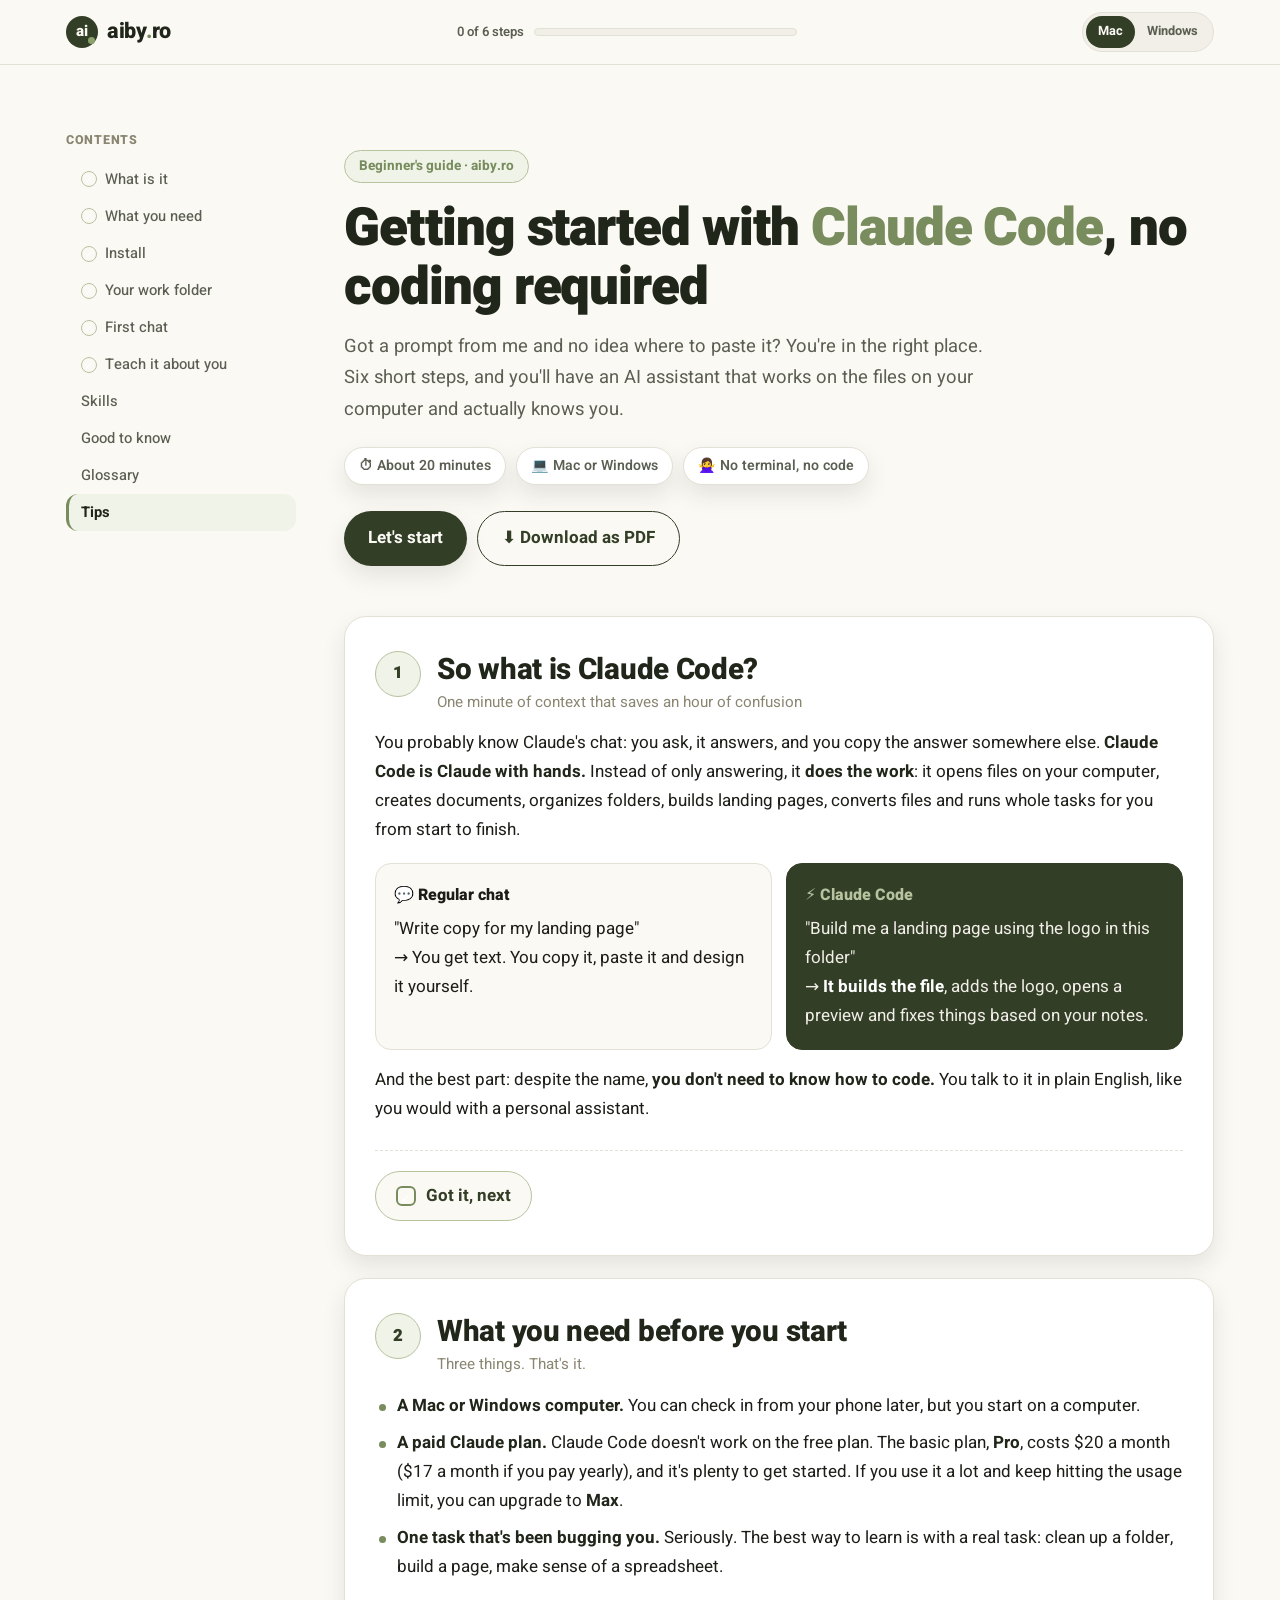
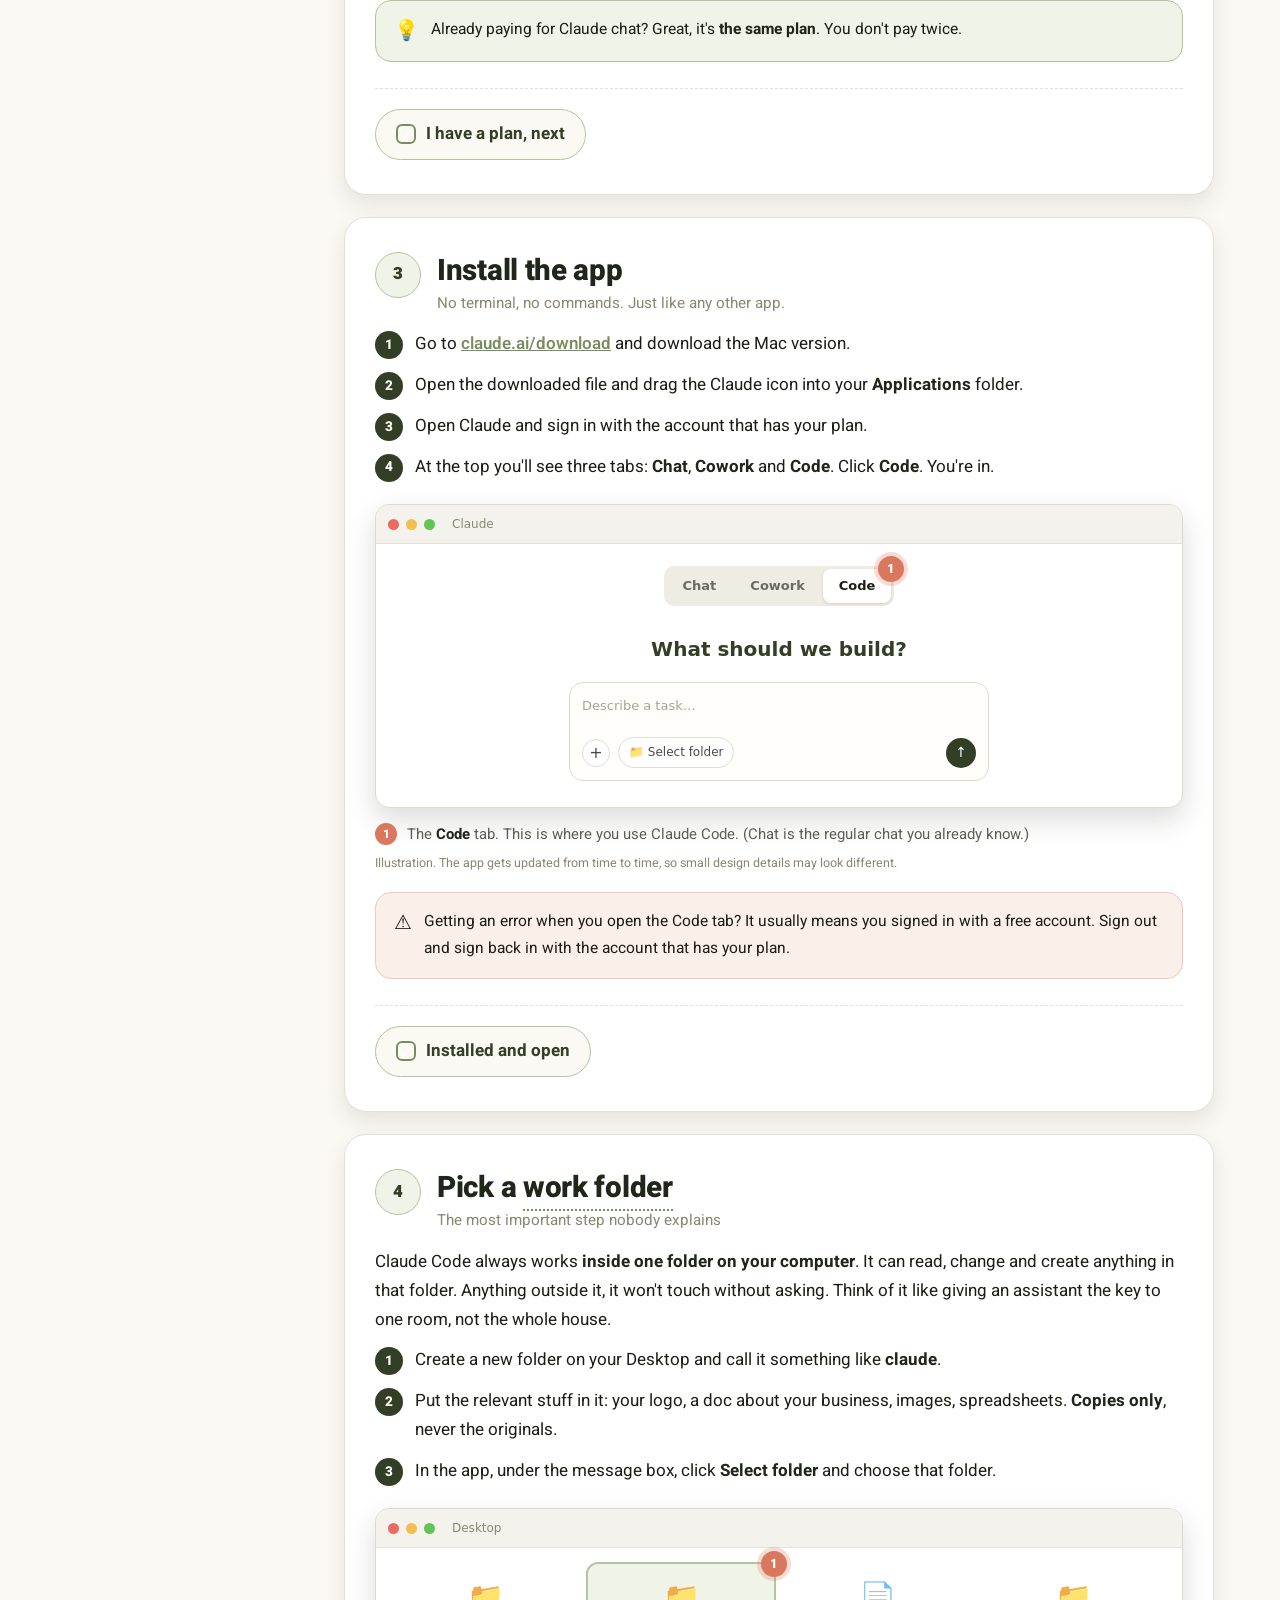
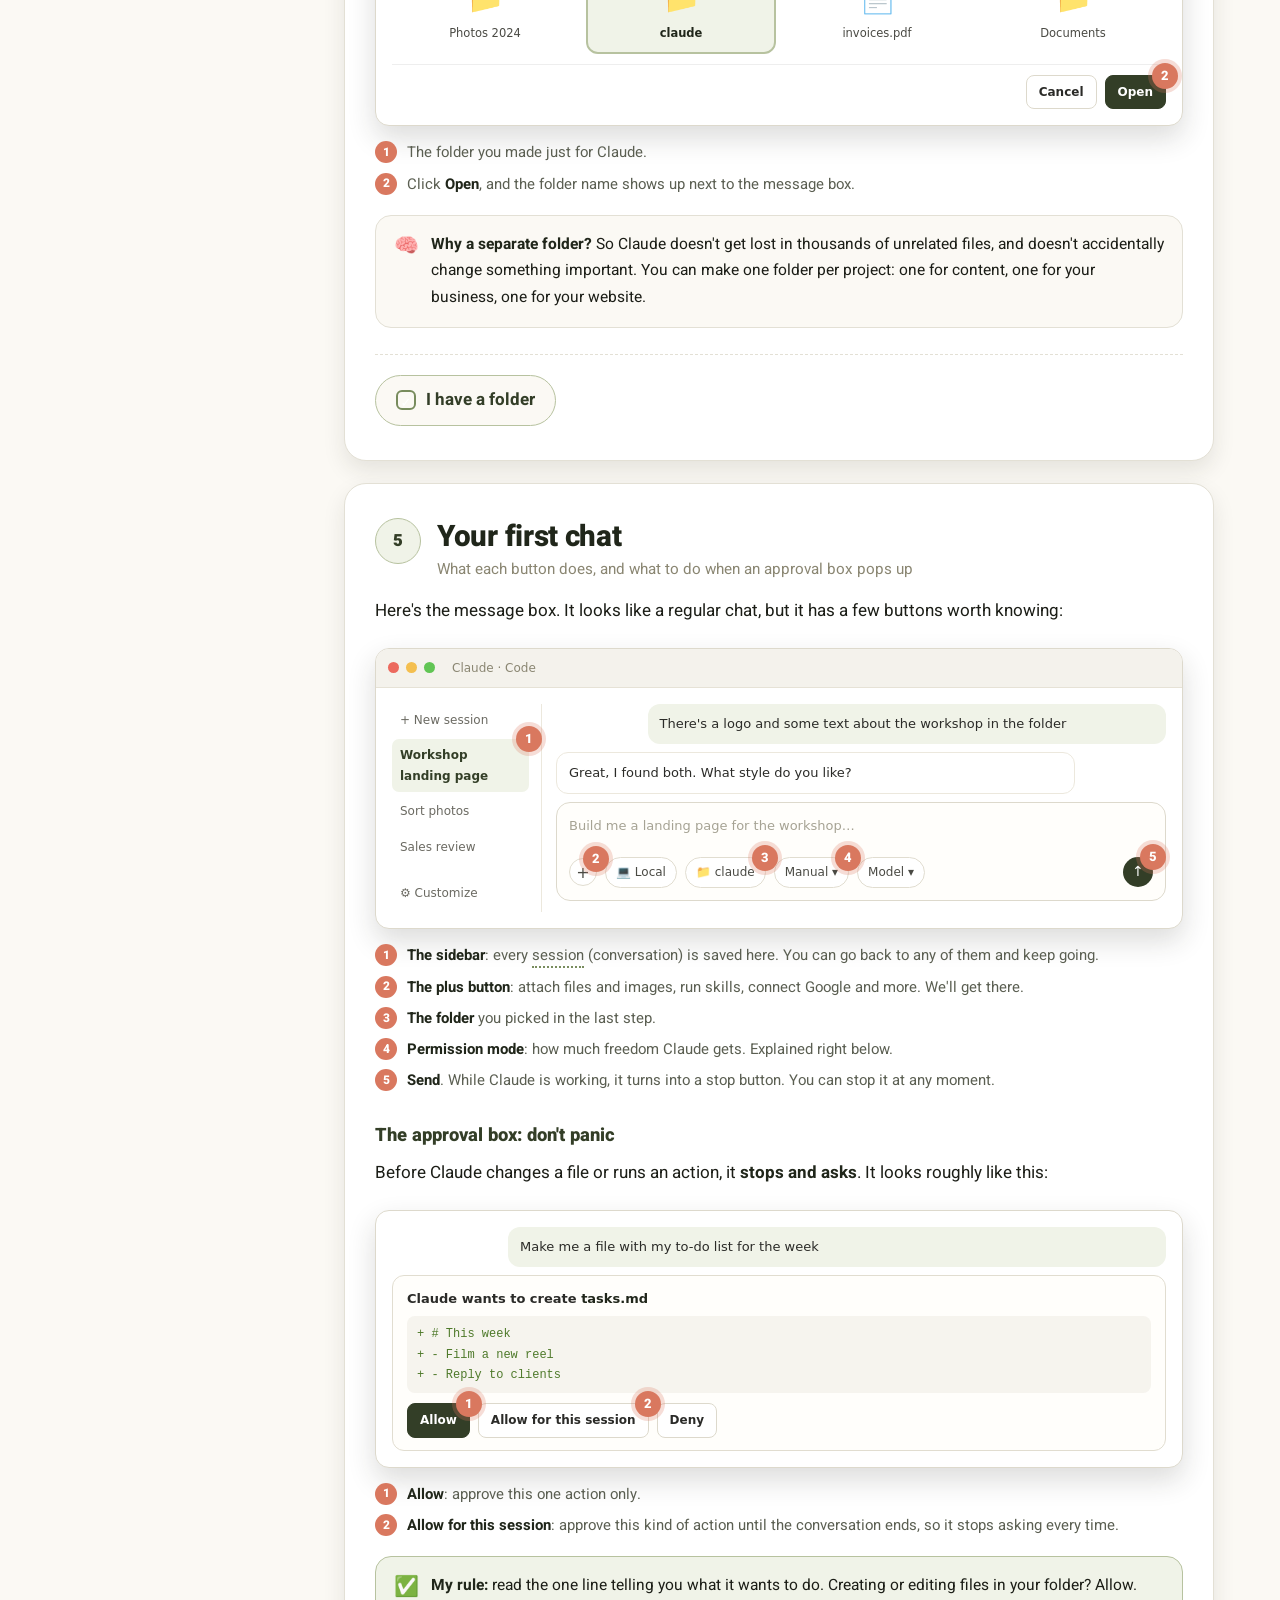
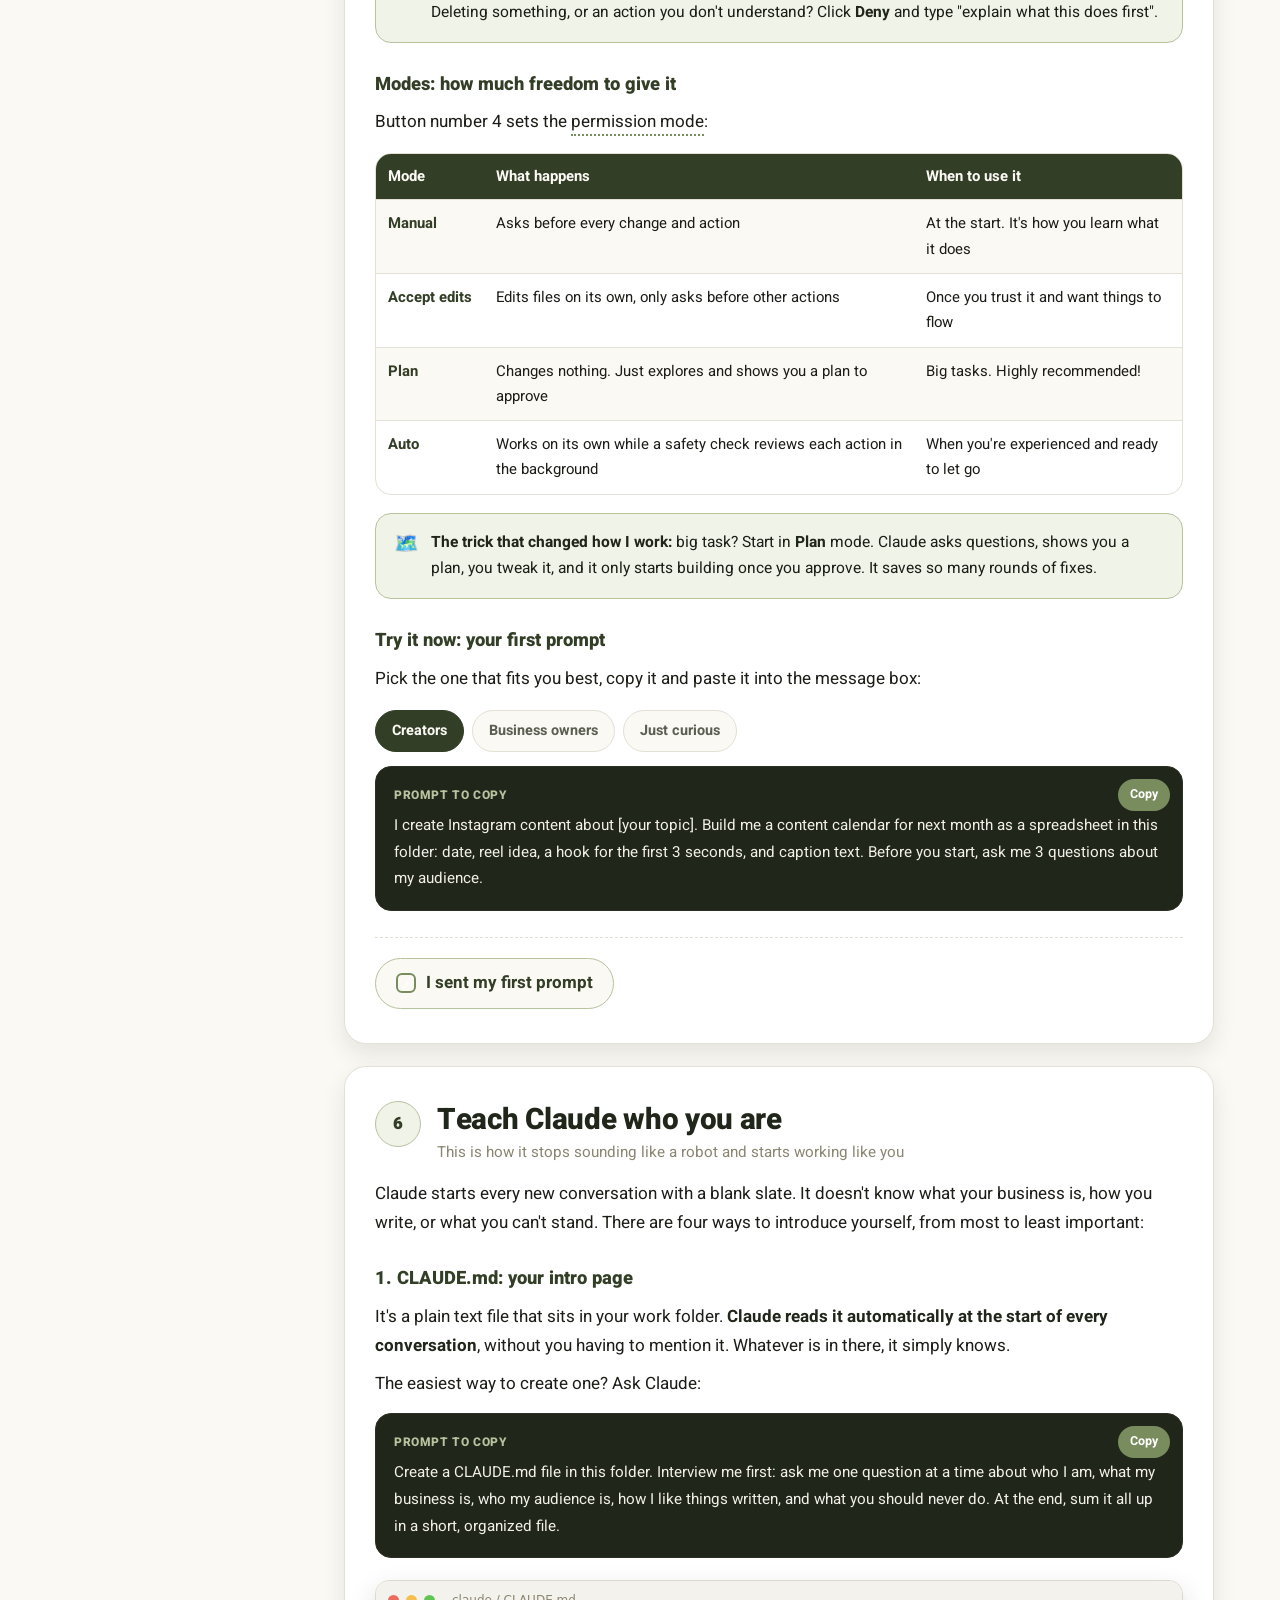
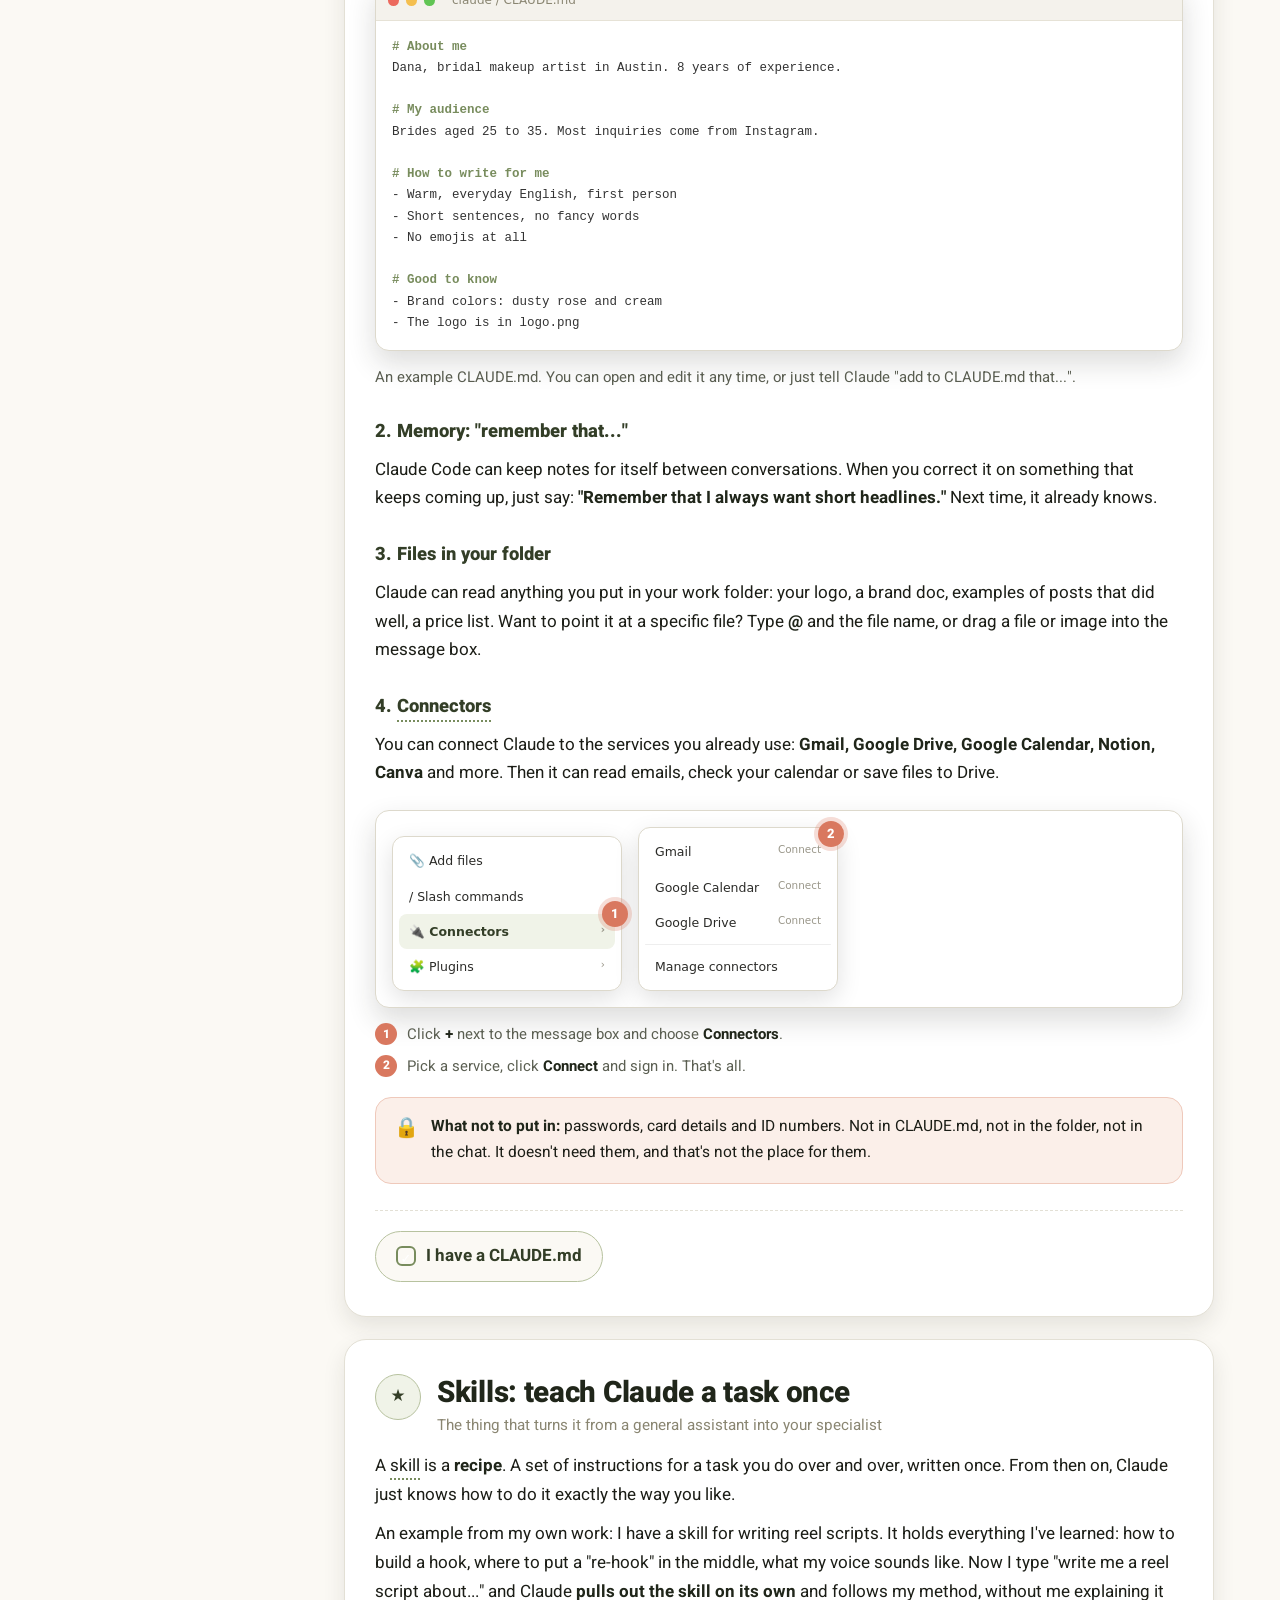
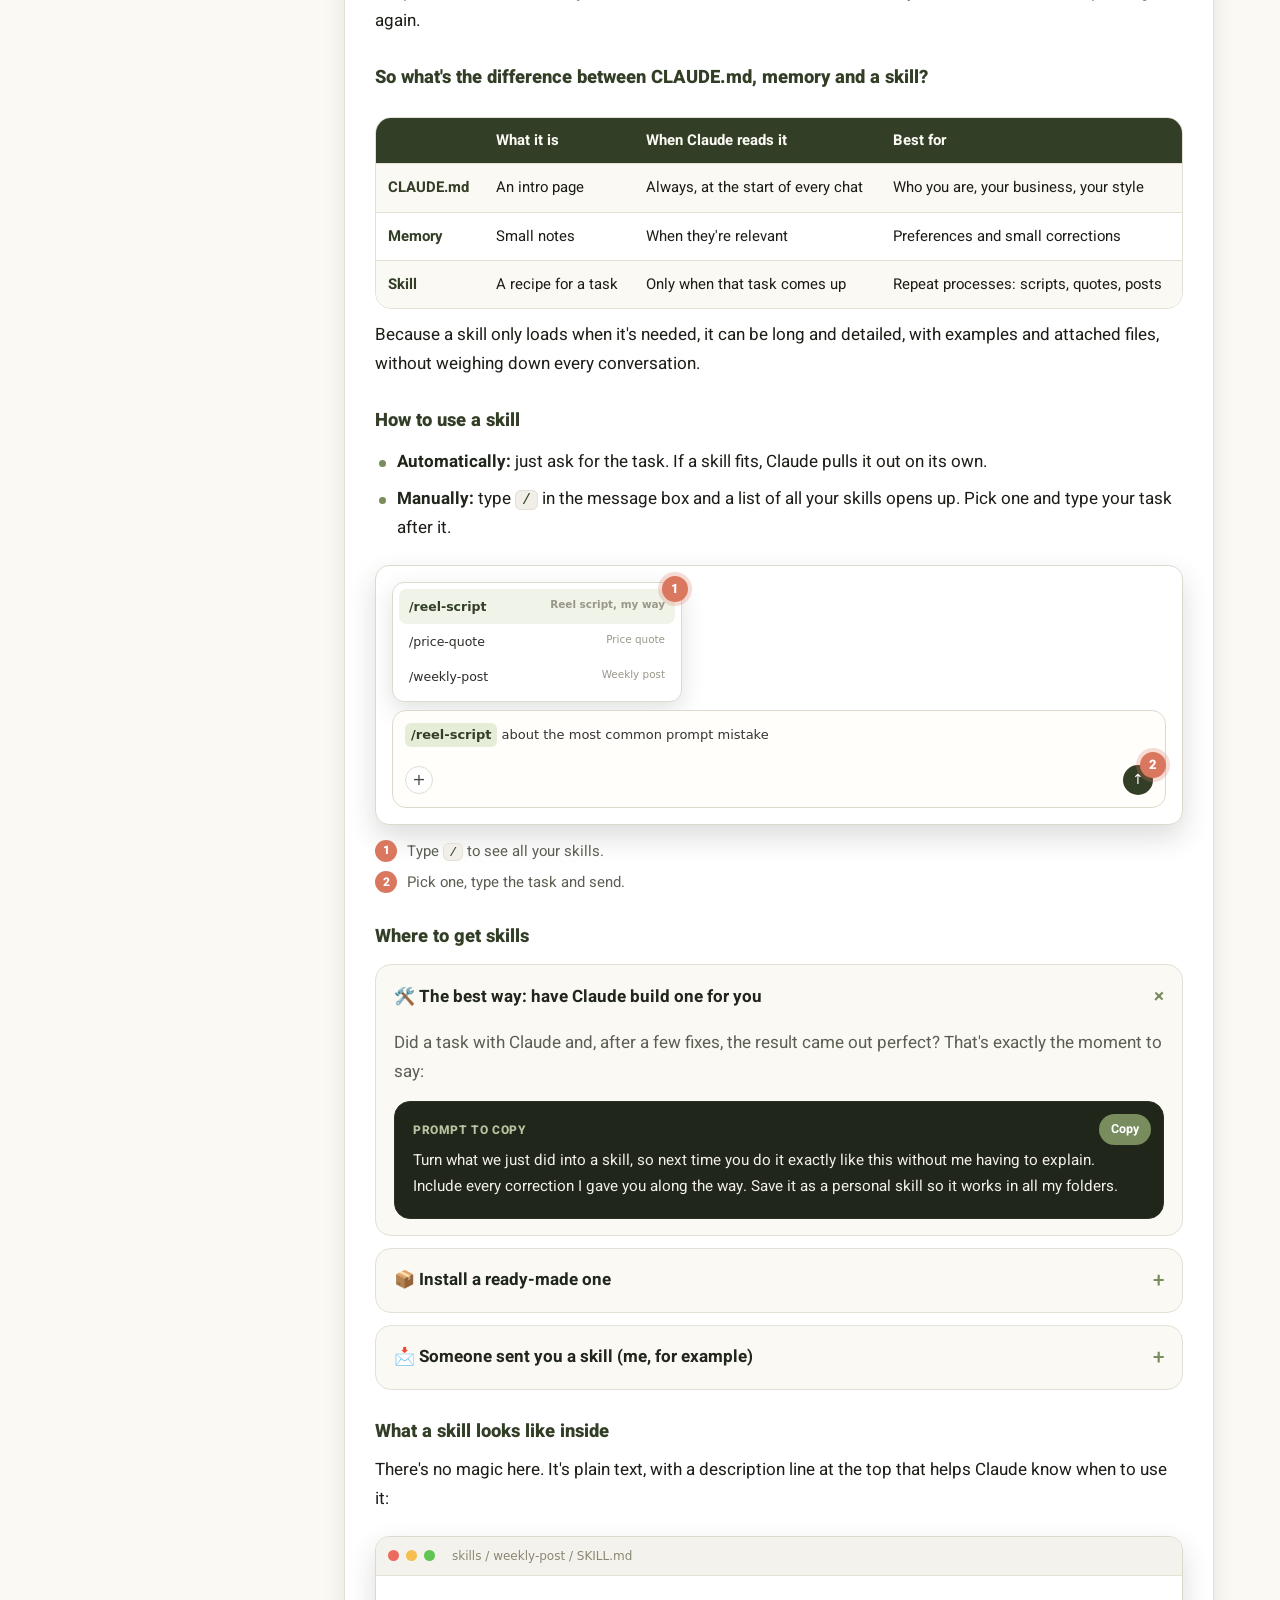
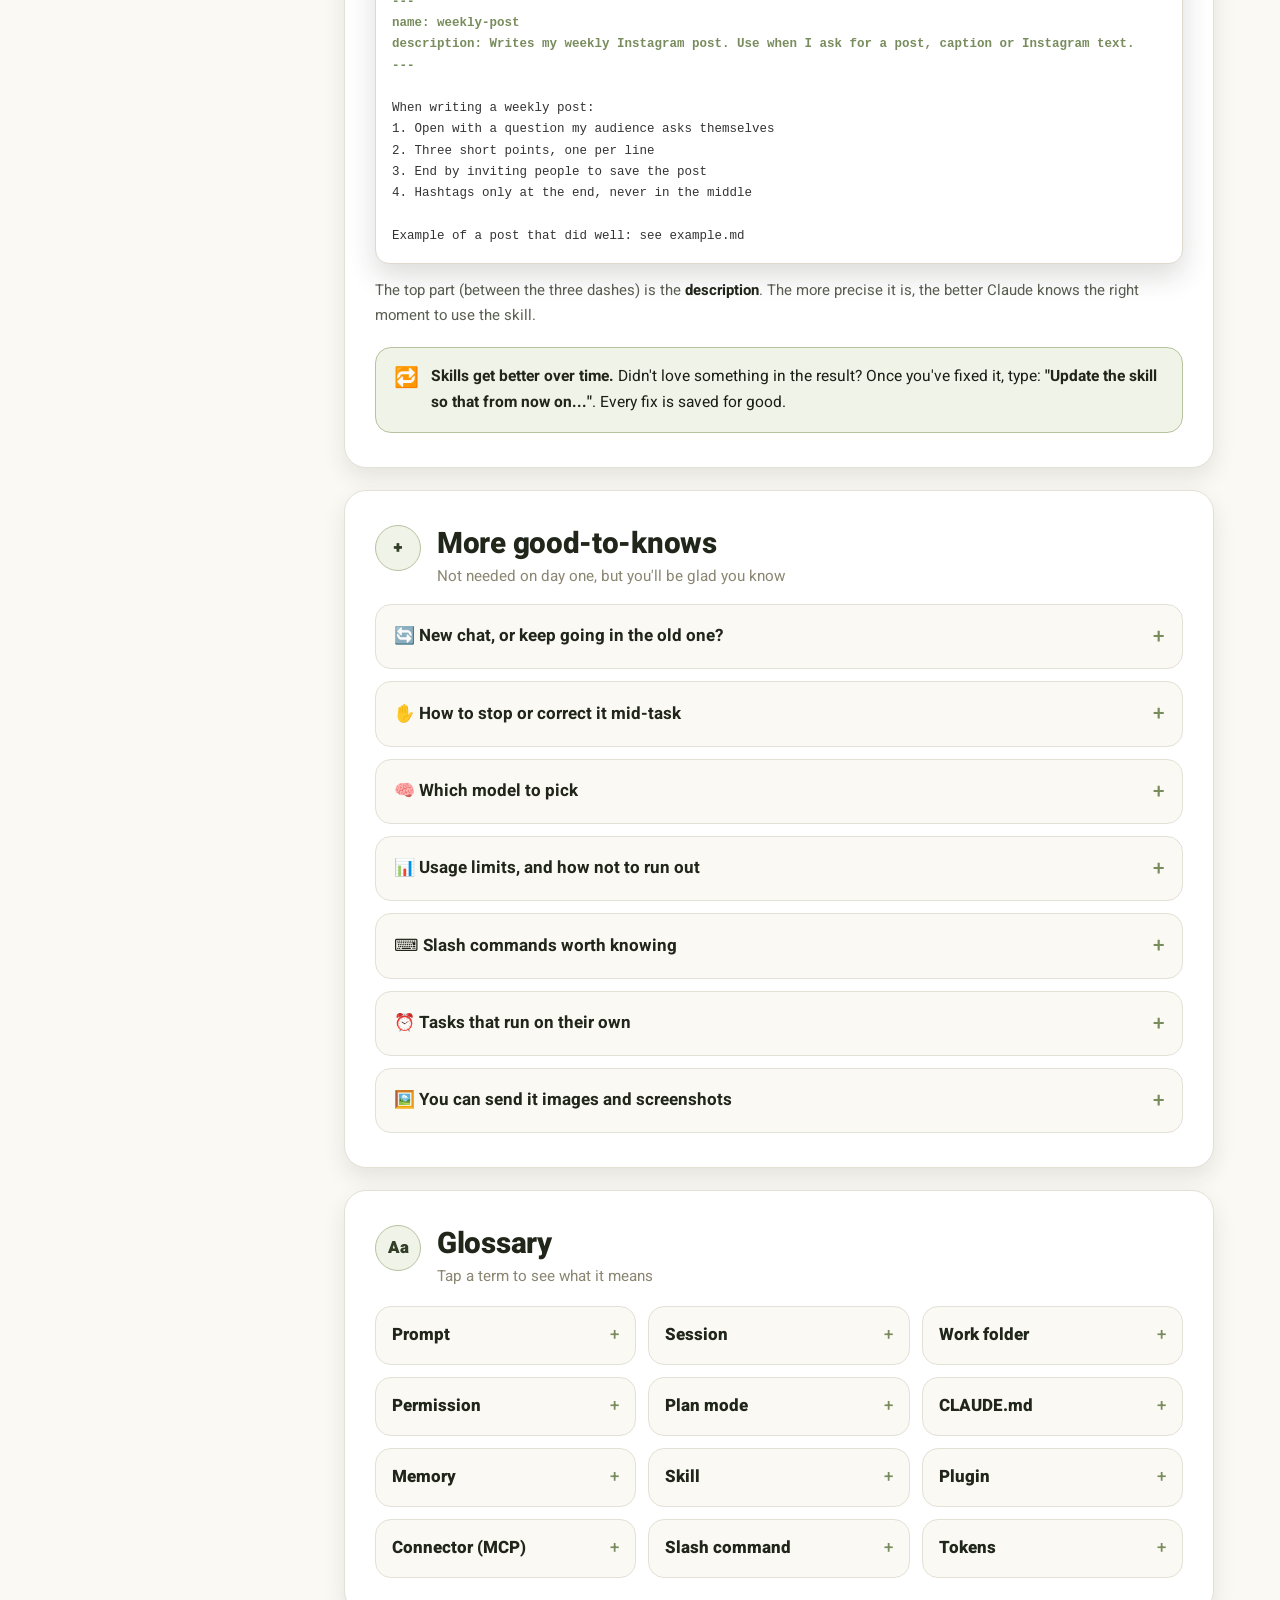
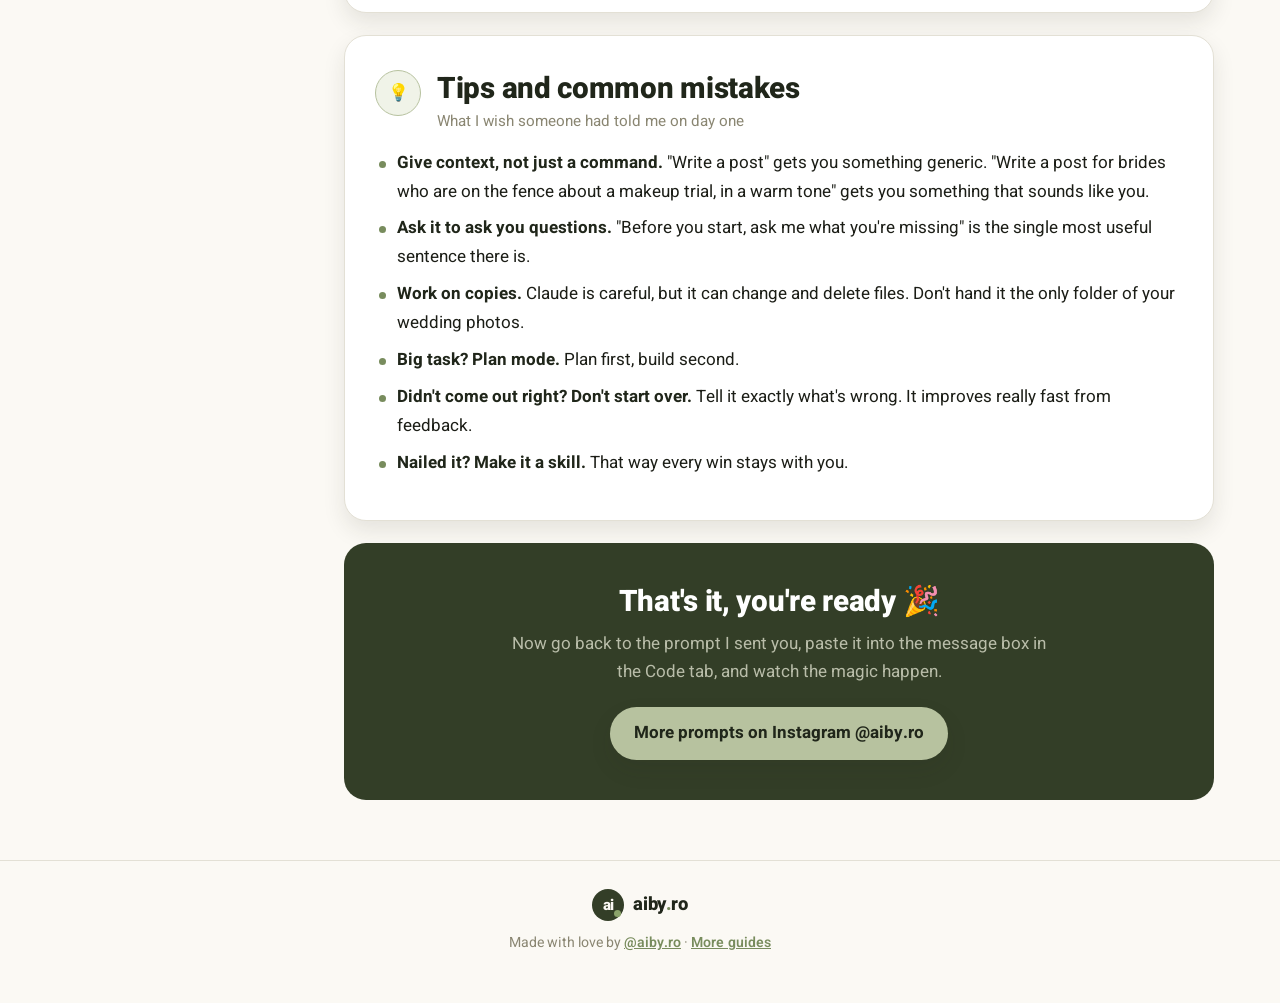
==== claude-code-start/index.html @ 623cfec9 "Add aiby.ro guides hub and Claude Code beginner guide Co-Authored-By: Claude Opus 5.5 <noreply@anthr" ====
<!DOCTYPE html>
<html lang="en" dir="ltr">
<head>
<meta charset="UTF-8">
<meta name="viewport" content="width=device-width, initial-scale=1.0">
<title>Getting Started with Claude Code | aiby.ro</title>
<meta name="description" content="A short, friendly guide for people who have never used Claude Code: setup, key terms, teaching Claude who you are, skills and more. Step by step, no coding.">
<meta property="og:type" content="article">
<meta property="og:locale" content="en_US">
<meta property="og:title" content="Getting Started with Claude Code | aiby.ro">
<meta property="og:description" content="Step by step, no coding needed: from install to Claude actually doing the work for you.">
<meta property="og:url" content="https://rogre1.github.io/aiby.ro/claude-code-start/">
<meta property="og:image" content="https://rogre1.github.io/aiby.ro/claude-code-start/og.png">
<meta name="twitter:card" content="summary_large_image">
<link rel="icon" href="../assets/favicon.svg" type="image/svg+xml">
<link rel="preconnect" href="https://fonts.googleapis.com">
<link rel="preconnect" href="https://fonts.gstatic.com" crossorigin>
<link href="https://fonts.googleapis.com/css2?family=Heebo:wght@400;500;600;700;800;900&display=swap" rel="stylesheet">
<style>
*,*::before,*::after{margin:0;padding:0;box-sizing:border-box}
:root{
  --cream:#FBF9F4;--cream-deep:#F1EFE7;--mint:#F0F3E8;
  --forest:#333E27;--forest-deep:#20261A;--forest-tile:#2A3122;
  --olive:#788C5D;--olive-bright:#8BA36B;--leaf:#B7C29F;
  --ink:#1B1D16;--ink-2:#5B5F52;--ink-3:#8A8672;
  --ink-dark-1:#F1EFE7;--ink-dark-2:#B9BDA9;
  --line:#E3E0D5;--coral:#D9785F;
  --shadow-sm:0 10px 22px rgba(35,38,30,.10);
  --shadow-md:0 12px 28px rgba(35,38,30,.16);
  --r:22px;
}
html{scroll-behavior:smooth;scroll-padding-top:90px}
body{font-family:'Heebo',system-ui,sans-serif;background:var(--cream);color:var(--ink);line-height:1.7;font-size:17px;overflow-x:hidden}
a{color:var(--olive);font-weight:600}
code{font-family:ui-monospace,Menlo,Consolas,monospace;font-size:.88em;background:var(--cream-deep);border:1px solid var(--line);padding:.05em .4em;border-radius:6px;color:var(--forest)}
b,strong{font-weight:700;color:var(--forest-deep)}

/* wordmark */
.wordmark{display:inline-flex;align-items:center;gap:9px;text-decoration:none;color:var(--forest-deep);font-weight:800;font-size:1.35rem;letter-spacing:-.02em;line-height:1}
.wordmark .mk{width:32px;height:32px;border-radius:50%;background:var(--forest);color:var(--cream);display:grid;place-items:center;font-size:.95rem;font-weight:800;position:relative}
.wordmark .mk::after{content:"";position:absolute;right:3px;bottom:4px;width:7px;height:7px;border-radius:50%;background:var(--olive-bright)}
.wordmark .dot{color:var(--olive)}

/* header */
header{position:sticky;top:0;z-index:50;background:rgba(251,249,244,.94);backdrop-filter:blur(12px);border-bottom:1px solid var(--line)}
.hwrap{max-width:1180px;margin:0 auto;display:flex;align-items:center;justify-content:space-between;gap:12px;padding:12px 16px}
.progress{flex:1;max-width:340px;display:flex;align-items:center;gap:10px;font-size:.82rem;color:var(--ink-2);font-weight:600;white-space:nowrap}
.bar{flex:1;height:8px;background:var(--cream-deep);border-radius:99px;overflow:hidden;border:1px solid var(--line)}
.bar i{display:block;height:100%;width:0;background:linear-gradient(90deg,var(--olive),var(--olive-bright));border-radius:99px;transition:width .4s}
.os-switch{display:flex;background:var(--cream-deep);border:1px solid var(--line);border-radius:99px;padding:3px}
.os-switch button{border:0;background:none;font:inherit;font-size:.8rem;font-weight:700;color:var(--ink-2);padding:5px 12px;border-radius:99px;cursor:pointer}
.os-switch button[aria-pressed=true]{background:var(--forest);color:var(--cream)}

.from-banner{display:none;background:var(--forest);color:var(--cream);text-align:center;padding:10px 16px;font-size:.95rem}
.from-banner a{color:var(--leaf)}
.from-banner.show{display:block}

/* layout */
.layout{max-width:1180px;margin:0 auto;display:grid;grid-template-columns:230px 1fr;gap:48px;padding:0 16px}
nav.toc{position:sticky;top:90px;align-self:start;padding-top:40px}
nav.toc p{font-size:.78rem;font-weight:800;color:var(--ink-3);letter-spacing:.06em;margin-bottom:10px;text-transform:uppercase}
nav.toc a{display:flex;align-items:center;gap:8px;text-decoration:none;color:var(--ink-2);font-weight:500;font-size:.92rem;padding:6px 12px;border-radius:12px;border-left:3px solid transparent}
nav.toc a:hover{background:var(--mint)}
nav.toc a.active{background:var(--mint);color:var(--forest-deep);font-weight:700;border-left-color:var(--olive)}
nav.toc a .tick{width:16px;height:16px;border-radius:50%;border:1.5px solid var(--leaf);flex:none;display:grid;place-items:center;font-size:10px;color:#fff}
nav.toc a.done .tick{background:var(--olive);border-color:var(--olive)}
main{min-width:0;padding-bottom:60px}

/* hero */
.hero{padding:56px 0 28px}
.eyebrow{display:inline-block;background:var(--mint);color:var(--olive);border:1px solid var(--leaf);font-weight:700;font-size:.85rem;padding:4px 14px;border-radius:99px;margin-bottom:16px}
h1{font-size:clamp(2rem,5.4vw,3.3rem);line-height:1.12;font-weight:900;color:var(--forest-deep);letter-spacing:-.02em}
h1 em{font-style:normal;color:var(--olive)}
.lead{font-size:1.15rem;color:var(--ink-2);margin-top:14px;max-width:640px}
.hero-meta{display:flex;flex-wrap:wrap;gap:10px;margin-top:22px}
.chip{background:#fff;border:1px solid var(--line);border-radius:99px;padding:6px 14px;font-size:.88rem;font-weight:600;color:var(--ink-2);box-shadow:var(--shadow-sm)}
.btn{display:inline-flex;align-items:center;gap:8px;background:var(--forest);color:var(--cream);border:0;font:inherit;font-weight:700;padding:12px 24px;border-radius:99px;text-decoration:none;cursor:pointer;box-shadow:var(--shadow-sm);transition:transform .15s,background .2s}
.btn:hover{transform:translateY(-2px);background:var(--forest-deep)}
.btn.ghost{background:transparent;color:var(--forest);border:1.5px solid var(--forest);box-shadow:none}
.hero-cta{display:flex;flex-wrap:wrap;gap:10px;margin-top:26px}

/* sections */
section.step{background:#fff;border:1px solid var(--line);border-radius:var(--r);padding:34px 30px;margin-top:22px;box-shadow:var(--shadow-sm)}
.step-head{display:flex;align-items:flex-start;gap:16px;margin-bottom:14px}
.num{flex:none;width:46px;height:46px;border-radius:50%;background:var(--mint);border:1.5px solid var(--leaf);color:var(--forest);display:grid;place-items:center;font-weight:900;font-size:1.05rem}
h2{font-size:clamp(1.4rem,3.4vw,1.85rem);line-height:1.25;font-weight:800;color:var(--forest-deep);letter-spacing:-.01em}
.step-head p{color:var(--ink-3);font-size:.95rem;margin-top:2px}
h3{font-size:1.15rem;font-weight:800;color:var(--forest);margin:26px 0 8px}
section p+p{margin-top:10px}
ol.steps,ul.dots{margin:12px 0 0;list-style:none;counter-reset:s}
ol.steps li{counter-increment:s;position:relative;padding-left:40px;margin-bottom:12px}
ol.steps li::before{content:counter(s);position:absolute;left:0;top:1px;width:28px;height:28px;border-radius:50%;background:var(--forest);color:var(--cream);font-weight:800;font-size:.85rem;display:grid;place-items:center}
ul.dots li{position:relative;padding-left:22px;margin-bottom:8px}
ul.dots li::before{content:"";position:absolute;left:4px;top:.7em;width:7px;height:7px;border-radius:50%;background:var(--olive)}
.done-row{margin-top:26px;padding-top:20px;border-top:1px dashed var(--line);display:flex}
.done-btn{display:inline-flex;align-items:center;gap:10px;background:var(--cream);border:1.5px solid var(--leaf);color:var(--forest);font:inherit;font-weight:700;padding:10px 20px;border-radius:99px;cursor:pointer;transition:all .2s}
.done-btn .box{width:20px;height:20px;border-radius:6px;border:2px solid var(--olive);display:grid;place-items:center;font-size:13px;color:#fff}
.done-btn[aria-pressed=true]{background:var(--olive);border-color:var(--olive);color:#fff}
.done-btn[aria-pressed=true] .box{background:#fff;color:var(--olive);border-color:#fff}

.note{border-radius:16px;padding:16px 18px;margin-top:18px;display:flex;gap:12px;font-size:.97rem}
.note .ic{flex:none;font-size:1.25rem;line-height:1.4}
.note.tip{background:var(--mint);border:1px solid var(--leaf)}
.note.warn{background:#FBEFE9;border:1px solid #EFC9BB}
.note.why{background:var(--cream);border:1px solid var(--line)}

.compare{display:grid;grid-template-columns:1fr 1fr;gap:14px;margin-top:18px}
.compare div{border-radius:16px;padding:18px;border:1px solid var(--line)}
.compare .a{background:var(--cream)}
.compare .b{background:var(--forest);color:var(--ink-dark-1);border-color:var(--forest)}
.compare .b b{color:#fff}
.compare h4{font-size:1rem;font-weight:800;margin-bottom:6px}
.compare .b h4{color:var(--leaf)}

.prompt{position:relative;background:var(--forest-deep);color:var(--ink-dark-1);border-radius:16px;padding:18px;margin-top:14px;white-space:pre-wrap;font-size:.95rem;line-height:1.75;border:1px solid var(--forest-tile)}
.prompt .lbl{display:block;font-size:.75rem;font-weight:800;color:var(--leaf);letter-spacing:.05em;margin-bottom:6px;padding-right:80px;text-transform:uppercase}
.copy{position:absolute;top:12px;right:12px;background:var(--olive);color:#fff;border:0;font:inherit;font-size:.78rem;font-weight:700;padding:5px 12px;border-radius:99px;cursor:pointer}
.copy.ok{background:var(--leaf);color:var(--forest-deep)}

.tabs{display:flex;flex-wrap:wrap;gap:8px;margin-top:16px}
.tabs button{font:inherit;font-weight:700;font-size:.9rem;padding:8px 16px;border-radius:99px;border:1.5px solid var(--line);background:var(--cream);color:var(--ink-2);cursor:pointer}
.tabs button[aria-selected=true]{background:var(--forest);border-color:var(--forest);color:var(--cream)}
.tabpanel[hidden]{display:none}

.tbl{width:100%;border-collapse:separate;border-spacing:0;margin-top:16px;font-size:.93rem;border:1px solid var(--line);border-radius:16px;overflow:hidden}
.tbl th{background:var(--forest);color:var(--cream);font-weight:700;padding:10px 12px;text-align:left}
.tbl td{padding:11px 12px;border-top:1px solid var(--line);vertical-align:top}
.tbl tr:nth-child(even) td{background:var(--cream)}
.tbl td:first-child{font-weight:700;color:var(--forest);white-space:nowrap}
.tbl-wrap{overflow-x:auto}

details.acc{border:1px solid var(--line);border-radius:16px;margin-top:12px;background:var(--cream);overflow:hidden}
details.acc summary{list-style:none;cursor:pointer;padding:14px 18px;font-weight:700;color:var(--forest-deep);display:flex;justify-content:space-between;align-items:center;gap:10px}
details.acc summary::-webkit-details-marker{display:none}
details.acc summary::after{content:"+";font-size:1.3rem;color:var(--olive);font-weight:500;transition:transform .2s}
details.acc[open] summary::after{transform:rotate(45deg)}
details.acc .in{padding:0 18px 16px;color:var(--ink-2)}
details.acc .in b{color:var(--forest)}

.gloss{display:grid;grid-template-columns:repeat(auto-fill,minmax(250px,1fr));gap:12px;margin-top:16px}
.gloss details{background:var(--cream);border:1px solid var(--line);border-radius:16px;padding:14px 16px}
.gloss summary{cursor:pointer;list-style:none;font-weight:800;color:var(--forest-deep);display:flex;justify-content:space-between;align-items:center;gap:8px}
.gloss summary::-webkit-details-marker{display:none}
.gloss summary::after{content:"+";color:var(--olive);font-weight:500}
.gloss details[open] summary::after{content:"−"}
.gloss p{margin-top:8px;font-size:.93rem;color:var(--ink-2)}
dfn{font-style:normal;border-bottom:2px dotted var(--olive);cursor:help}
.tip-pop{position:absolute;z-index:80;max-width:280px;background:var(--forest-deep);color:var(--ink-dark-1);font-size:.85rem;line-height:1.55;padding:10px 14px;border-radius:12px;box-shadow:var(--shadow-md);pointer-events:none;opacity:0;transition:opacity .15s}
.tip-pop.show{opacity:1}

/* UI mockups */
figure.mock{margin:22px 0 4px}
.win{background:#fff;border:1px solid #DDD9CC;border-radius:14px;box-shadow:var(--shadow-md);overflow:hidden;font-family:system-ui,-apple-system,'Segoe UI',sans-serif;font-size:13px;color:#2b2b28;position:relative}
.win-bar{display:flex;align-items:center;gap:7px;padding:9px 12px;background:#F4F2EC;border-bottom:1px solid #E6E2D6}
.win-bar i{width:11px;height:11px;border-radius:50%}
.win-bar i:nth-child(1){background:#EC6A5E}.win-bar i:nth-child(2){background:#F4BF4F}.win-bar i:nth-child(3){background:#61C554}
.win-bar span{margin-left:10px;color:#8a8672;font-size:12px}
.win-body{padding:16px;position:relative}
.ui-tabs{display:inline-flex;background:#EFECE3;border-radius:10px;padding:3px;gap:2px}
.ui-tabs span{padding:6px 16px;border-radius:8px;color:#6b6a62;font-weight:600}
.ui-tabs span.on{background:#fff;color:#1b1d16;box-shadow:0 1px 3px rgba(0,0,0,.12)}
.ui-row{display:flex;gap:14px}
.ui-side{width:150px;flex:none;border-right:1px solid #ECE8DD;padding-right:12px;color:#6b6a62;font-size:12px}
.ui-side div{padding:6px 8px;border-radius:7px;margin-bottom:3px}
.ui-side .cur{background:#F0F3E8;color:#333E27;font-weight:600}
.ui-main{flex:1;min-width:0}
.ui-input{border:1px solid #DDD9CC;border-radius:14px;padding:12px;background:#FFFEFB}
.ui-input .ph{color:#a6a394;min-height:34px}
.ui-tools{display:flex;align-items:center;gap:8px;flex-wrap:wrap;margin-top:8px}
.pill{display:inline-flex;align-items:center;gap:5px;border:1px solid #E1DDD0;border-radius:99px;padding:4px 10px;font-size:12px;color:#4a4a44;background:#fff;white-space:nowrap}
.pill.plus{width:28px;height:28px;padding:0;justify-content:center;font-size:16px}
.send{margin-left:auto;width:30px;height:30px;border-radius:50%;background:#333E27;color:#fff;display:grid;place-items:center;font-size:14px}
.menu{background:#fff;border:1px solid #DDD9CC;border-radius:12px;box-shadow:0 8px 24px rgba(0,0,0,.12);padding:6px;width:230px;font-size:12.5px}
.menu div{padding:7px 10px;border-radius:8px;display:flex;justify-content:space-between;gap:8px}
.menu div small{color:#9a978a}
.menu .hl{background:#F0F3E8;color:#333E27;font-weight:600}
.menu .sep{height:1px;background:#EEE;padding:0;margin:4px 0}
.card-perm{border:1px solid #E1DDD0;border-radius:12px;padding:12px 14px;background:#FFFEFB}
.card-perm .t{font-weight:600;margin-bottom:6px}
.card-perm pre{background:#F6F4EE;border-radius:8px;padding:8px 10px;font-size:12px;margin:6px 0 10px;white-space:pre-wrap;color:#4f7a2b;font-family:ui-monospace,Menlo,monospace}
.btnrow{display:flex;gap:8px;flex-wrap:wrap}
.ub{border-radius:8px;padding:6px 12px;font-size:12px;font-weight:600;border:1px solid #DDD9CC;background:#fff}
.ub.pri{background:#333E27;color:#fff;border-color:#333E27}
.msg{border-radius:12px;padding:9px 12px;margin-bottom:8px;max-width:85%}
.msg.me{background:#F0F3E8;margin-left:auto}
.msg.cl{background:#fff;border:1px solid #ECE8DD}
.slash-chip{display:inline-block;background:#E5ECD7;color:#333E27;border-radius:6px;padding:1px 6px;font-weight:600}
.file{font-family:ui-monospace,Menlo,monospace;font-size:12.5px;line-height:1.7;white-space:pre-wrap;color:#333}
.file .h{color:#788C5D;font-weight:700}
.finder{display:grid;grid-template-columns:repeat(4,1fr);gap:10px;text-align:center;font-size:11.5px;color:#4a4a44}
.finder div{padding:8px 4px;border-radius:10px}
.finder .ico{font-size:30px;line-height:1.2}
.finder .sel{background:#F0F3E8;outline:2px solid #B7C29F}
.pt{position:relative}
.pin{position:absolute;top:-13px;right:-13px;width:26px;height:26px;border-radius:50%;background:var(--coral);color:#fff;font-weight:800;font-size:13px;display:grid;place-items:center;box-shadow:0 0 0 4px rgba(217,120,95,.25);font-family:'Heebo',sans-serif;z-index:3}
figcaption{margin-top:14px;font-size:.93rem;color:var(--ink-2)}
figcaption ol{list-style:none;counter-reset:c;display:grid;gap:6px}
figcaption li{counter-increment:c;position:relative;padding-left:32px}
figcaption li::before{content:counter(c);position:absolute;left:0;top:1px;width:22px;height:22px;border-radius:50%;background:var(--coral);color:#fff;font-weight:800;font-size:.75rem;display:grid;place-items:center}
.mock-note{font-size:.78rem;color:var(--ink-3);margin-top:6px}

body.os-win .mac-only{display:none!important}
body:not(.os-win) .win-only{display:none!important}
.os-tag{display:none}

.final{background:var(--forest);color:var(--ink-dark-1);border-radius:var(--r);padding:40px 30px;margin-top:22px;text-align:center}
.final h2{color:#fff}
.final p{color:var(--ink-dark-2);max-width:560px;margin:10px auto 0}
.final .btn{background:var(--leaf);color:var(--forest-deep);margin-top:20px}
footer{border-top:1px solid var(--line);padding:28px 16px;text-align:center;color:var(--ink-3);font-size:.88rem}
footer .wordmark{margin-bottom:10px;font-size:1.15rem}

@media (max-width:900px){
  .layout{grid-template-columns:1fr;gap:0}
  nav.toc{position:static;padding-top:18px;display:flex;gap:6px;overflow-x:auto;scrollbar-width:none}
  nav.toc::-webkit-scrollbar{display:none}
  nav.toc p{display:none}
  nav.toc a{flex:none;border:1px solid var(--line);border-radius:99px;background:#fff;padding:5px 12px;font-size:.84rem}
  nav.toc a.active{border-left-color:var(--line)}
  .progress span{display:none}
}
@media (max-width:640px){
  body{font-size:16px}
  .wordmark{font-size:1.15rem}.wordmark .mk{width:28px;height:28px}
  section.step{padding:26px 18px}
  .compare{grid-template-columns:1fr}
  .hero{padding-top:34px}
  .ui-side{display:none}
  .win{font-size:12px}
  .final{padding:32px 18px}
}

@media print{
  @page{size:A4;margin:14mm 12mm}
  body{background:#fff;font-size:12.5pt}
  header,.from-banner,nav.toc,.done-row,.copy,.tabs,.hero-cta,.os-switch,.tip-pop{display:none!important}
  .layout{display:block;padding:0}
  section.step{box-shadow:none;padding:22px 20px;margin-top:14px}
  .step-head,figure.mock,.prompt,.note,.tbl,.compare{break-inside:avoid}
  h2,h3{break-after:avoid}
  .tabpanel[hidden]{display:block!important}
  .tabpanel::before{content:attr(data-title);display:block;font-weight:800;color:var(--olive);margin-top:10px}
  .win,.chip{box-shadow:none}
  body .mac-only,body .win-only{display:inline!important}
  div.mac-only,div.win-only,p.mac-only,p.win-only,li.mac-only,li.win-only{display:block!important}
  .os-tag{display:inline;font-weight:800;color:var(--olive)}
  .print-only{display:block!important}
  .print-logo{display:inline-flex!important;margin-bottom:18px}
  .hero{padding-top:6px}
  details.acc summary::after,.gloss summary::after{display:none}
  a{text-decoration:none}
}
.print-only,.print-logo{display:none}
</style>
</head>
<body>

<header>
  <div class="hwrap">
    <a class="wordmark" href="../" aria-label="aiby.ro guides home"><span class="mk">ai</span><span>aiby<span class="dot">.</span>ro</span></a>
    <div class="progress" aria-live="polite"><span id="progText">0 of 6 steps</span><div class="bar"><i id="progBar"></i></div></div>
    <div class="os-switch" role="group" aria-label="Operating system">
      <button type="button" data-os="mac" aria-pressed="true">Mac</button>
      <button type="button" data-os="win" aria-pressed="false">Windows</button>
    </div>
  </div>
</header>
<div class="from-banner" id="fromBanner">Came here from a prompt? Go through the guide, then <a id="fromLink" href="#">head back to the prompt →</a></div>

<div class="layout">
<nav class="toc" id="toc" aria-label="Contents">
  <p>Contents</p>
  <a href="#what" data-step="what"><span class="tick">✓</span>What is it</a>
  <a href="#need" data-step="need"><span class="tick">✓</span>What you need</a>
  <a href="#install" data-step="install"><span class="tick">✓</span>Install</a>
  <a href="#folder" data-step="folder"><span class="tick">✓</span>Your work folder</a>
  <a href="#first" data-step="first"><span class="tick">✓</span>First chat</a>
  <a href="#me" data-step="me"><span class="tick">✓</span>Teach it about you</a>
  <a href="#skills">Skills</a>
  <a href="#more">Good to know</a>
  <a href="#glossary">Glossary</a>
  <a href="#tips">Tips</a>
</nav>

<main id="top">

<section class="hero">
  <span class="wordmark print-logo"><span class="mk">ai</span><span>aiby<span class="dot">.</span>ro</span></span><br>
  <span class="eyebrow">Beginner's guide · aiby.ro</span>
  <h1>Getting started with <em>Claude Code</em>, no coding required</h1>
  <p class="lead">Got a prompt from me and no idea where to paste it? You're in the right place. Six short steps, and you'll have an AI assistant that works on the files on your computer and actually knows you.</p>
  <div class="hero-meta">
    <span class="chip">⏱ About 20 minutes</span>
    <span class="chip">💻 Mac or Windows</span>
    <span class="chip">🙅‍♀️ No terminal, no code</span>
  </div>
  <div class="hero-cta">
    <a class="btn" href="#what">Let's start</a>
    <a class="btn ghost" href="claude-code-start.pdf" download>⬇ Download as PDF</a>
  </div>
  <p class="print-only" style="margin-top:14px;color:var(--ink-3)">Interactive version: rogre1.github.io/aiby.ro/claude-code-start</p>
</section>

<!-- 1 -->
<section class="step" id="what" data-step>
  <div class="step-head"><div class="num">1</div><div><h2>So what is Claude Code?</h2><p>One minute of context that saves an hour of confusion</p></div></div>
  <p>You probably know Claude's chat: you ask, it answers, and you copy the answer somewhere else. <b>Claude Code is Claude with hands.</b> Instead of only answering, it <b>does the work</b>: it opens files on your computer, creates documents, organizes folders, builds landing pages, converts files and runs whole tasks for you from start to finish.</p>
  <div class="compare">
    <div class="a"><h4>💬 Regular chat</h4>"Write copy for my landing page"<br>→ You get text. You copy it, paste it and design it yourself.</div>
    <div class="b"><h4>⚡ Claude Code</h4>"Build me a landing page using the logo in this folder"<br>→ <b>It builds the file</b>, adds the logo, opens a preview and fixes things based on your notes.</div>
  </div>
  <p style="margin-top:16px">And the best part: despite the name, <b>you don't need to know how to code.</b> You talk to it in plain English, like you would with a personal assistant.</p>
  <div class="done-row"><button class="done-btn" type="button" aria-pressed="false"><span class="box">✓</span>Got it, next</button></div>
</section>

<!-- 2 -->
<section class="step" id="need" data-step>
  <div class="step-head"><div class="num">2</div><div><h2>What you need before you start</h2><p>Three things. That's it.</p></div></div>
  <ul class="dots">
    <li><b>A Mac or Windows computer.</b> You can check in from your phone later, but you start on a computer.</li>
    <li><b>A paid Claude plan.</b> Claude Code doesn't work on the free plan. The basic plan, <b>Pro</b>, costs $20 a month ($17 a month if you pay yearly), and it's plenty to get started. If you use it a lot and keep hitting the usage limit, you can upgrade to <b>Max</b>.</li>
    <li><b>One task that's been bugging you.</b> Seriously. The best way to learn is with a real task: clean up a folder, build a page, make sense of a spreadsheet.</li>
  </ul>
  <div class="note tip"><span class="ic">💡</span><div>Already paying for Claude chat? Great, it's <b>the same plan</b>. You don't pay twice.</div></div>
  <div class="done-row"><button class="done-btn" type="button" aria-pressed="false"><span class="box">✓</span>I have a plan, next</button></div>
</section>

<!-- 3 -->
<section class="step" id="install" data-step>
  <div class="step-head"><div class="num">3</div><div><h2>Install the app</h2><p>No terminal, no commands. Just like any other app.</p></div></div>
  <ol class="steps">
    <li>Go to <a href="https://claude.ai/download" target="_blank" rel="noopener">claude.ai/download</a> and download the <span class="mac-only">Mac</span><span class="win-only">Windows</span> version.</li>
    <li class="mac-only">Open the downloaded file and drag the Claude icon into your <b>Applications</b> folder.</li>
    <li class="win-only">Open the installer you downloaded and approve it. It installs on its own.</li>
    <li>Open Claude and sign in with the account that has your plan.</li>
    <li>At the top you'll see three tabs: <b>Chat</b>, <b>Cowork</b> and <b>Code</b>. Click <b>Code</b>. You're in.</li>
  </ol>
  <figure class="mock" aria-label="Illustration: the app with the Code tab highlighted">
    <div class="win">
      <div class="win-bar"><i></i><i></i><i></i><span>Claude</span></div>
      <div class="win-body" style="text-align:center;padding:22px 16px 26px">
        <div class="ui-tabs"><span>Chat</span><span>Cowork</span><span class="on pt">Code<b class="pin">1</b></span></div>
        <div style="margin-top:26px;font-size:20px;font-weight:600;color:#333E27">What should we build?</div>
        <div class="ui-input" style="max-width:420px;margin:16px auto 0;text-align:left"><div class="ph">Describe a task…</div><div class="ui-tools"><span class="pill plus">+</span><span class="pill">📁 Select folder</span><span class="send">↑</span></div></div>
      </div>
    </div>
    <figcaption><ol><li>The <b>Code</b> tab. This is where you use Claude Code. (Chat is the regular chat you already know.)</li></ol></figcaption>
    <p class="mock-note">Illustration. The app gets updated from time to time, so small design details may look different.</p>
  </figure>
  <div class="note warn"><span class="ic">⚠️</span><div>Getting an error when you open the Code tab? It usually means you signed in with a free account. Sign out and sign back in with the account that has your plan.</div></div>
  <div class="done-row"><button class="done-btn" type="button" aria-pressed="false"><span class="box">✓</span>Installed and open</button></div>
</section>

<!-- 4 -->
<section class="step" id="folder" data-step>
  <div class="step-head"><div class="num">4</div><div><h2>Pick a <dfn data-tip="The folder on your computer where Claude works. It only sees and changes what's inside it.">work folder</dfn></h2><p>The most important step nobody explains</p></div></div>
  <p>Claude Code always works <b>inside one folder on your computer</b>. It can read, change and create anything in that folder. Anything outside it, it won't touch without asking. Think of it like giving an assistant the key to one room, not the whole house.</p>
  <ol class="steps">
    <li>Create a new folder <span class="mac-only">on your Desktop</span><span class="win-only">on your Desktop or in Documents</span> and call it something like <b>claude</b>.</li>
    <li>Put the relevant stuff in it: your logo, a doc about your business, images, spreadsheets. <b>Copies only</b>, never the originals.</li>
    <li>In the app, under the message box, click <b>Select folder</b> and choose that folder.</li>
  </ol>
  <figure class="mock" aria-label="Illustration: choosing a folder">
    <div class="win">
      <div class="win-bar"><i></i><i></i><i></i><span>Desktop</span></div>
      <div class="win-body">
        <div class="finder">
          <div><div class="ico">📁</div>Photos 2024</div>
          <div class="sel pt"><div class="ico">📁</div><b>claude</b><b class="pin">1</b></div>
          <div><div class="ico">📄</div>invoices.pdf</div>
          <div><div class="ico">📁</div>Documents</div>
        </div>
        <div style="border-top:1px solid #EEE;margin-top:12px;padding-top:10px;display:flex;justify-content:flex-end;gap:8px"><span class="ub">Cancel</span><span class="ub pri pt">Open<b class="pin">2</b></span></div>
      </div>
    </div>
    <figcaption><ol><li>The folder you made just for Claude.</li><li>Click <b>Open</b>, and the folder name shows up next to the message box.</li></ol></figcaption>
  </figure>
  <div class="note why"><span class="ic">🧠</span><div><b>Why a separate folder?</b> So Claude doesn't get lost in thousands of unrelated files, and doesn't accidentally change something important. You can make one folder per project: one for content, one for your business, one for your website.</div></div>
  <div class="done-row"><button class="done-btn" type="button" aria-pressed="false"><span class="box">✓</span>I have a folder</button></div>
</section>

<!-- 5 -->
<section class="step" id="first" data-step>
  <div class="step-head"><div class="num">5</div><div><h2>Your first chat</h2><p>What each button does, and what to do when an approval box pops up</p></div></div>
  <p>Here's the message box. It looks like a regular chat, but it has a few buttons worth knowing:</p>
  <figure class="mock" aria-label="Illustration: the message box and its buttons">
    <div class="win">
      <div class="win-bar"><i></i><i></i><i></i><span>Claude · Code</span></div>
      <div class="win-body">
        <div class="ui-row">
          <div class="ui-side"><div>+ New session</div><div class="cur pt">Workshop landing page<b class="pin">1</b></div><div>Sort photos</div><div>Sales review</div><div style="margin-top:14px">⚙ Customize</div></div>
          <div class="ui-main">
            <div class="msg me">There's a logo and some text about the workshop in the folder</div><div class="msg cl">Great, I found both. What style do you like?</div>
            <div class="ui-input"><div class="ph">Build me a landing page for the workshop…</div>
              <div class="ui-tools"><span class="pill plus pt">+<b class="pin">2</b></span><span class="pill">💻 Local</span><span class="pill pt">📁 claude<b class="pin">3</b></span><span class="pill pt">Manual ▾<b class="pin">4</b></span><span class="pill">Model ▾</span><span class="send pt">↑<b class="pin">5</b></span></div>
            </div>
          </div>
        </div>
      </div>
    </div>
    <figcaption><ol>
      <li><b>The sidebar</b>: every <dfn data-tip="One conversation with Claude Code. Each has its own history and folder.">session</dfn> (conversation) is saved here. You can go back to any of them and keep going.</li>
      <li><b>The plus button</b>: attach files and images, run skills, connect Google and more. We'll get there.</li>
      <li><b>The folder</b> you picked in the last step.</li>
      <li><b>Permission mode</b>: how much freedom Claude gets. Explained right below.</li>
      <li><b>Send</b>. While Claude is working, it turns into a stop button. You can stop it at any moment.</li>
    </ol></figcaption>
  </figure>

  <h3>The approval box: don't panic</h3>
  <p>Before Claude changes a file or runs an action, it <b>stops and asks</b>. It looks roughly like this:</p>
  <figure class="mock" aria-label="Illustration: a permission request">
    <div class="win">
      <div class="win-body">
        <div class="msg me">Make me a file with my to-do list for the week</div>
        <div class="card-perm">
          <div class="t">Claude wants to create <b>tasks.md</b></div>
          <pre>+ # This week
+ - Film a new reel
+ - Reply to clients</pre>
          <div class="btnrow"><span class="ub pri pt">Allow<b class="pin">1</b></span><span class="ub pt">Allow for this session<b class="pin">2</b></span><span class="ub">Deny</span></div>
        </div>
      </div>
    </div>
    <figcaption><ol><li><b>Allow</b>: approve this one action only.</li><li><b>Allow for this session</b>: approve this kind of action until the conversation ends, so it stops asking every time.</li></ol></figcaption>
  </figure>
  <div class="note tip"><span class="ic">✅</span><div><b>My rule:</b> read the one line telling you what it wants to do. Creating or editing files in your folder? Allow. Deleting something, or an action you don't understand? Click <b>Deny</b> and type "explain what this does first".</div></div>

  <h3>Modes: how much freedom to give it</h3>
  <p>Button number 4 sets the <dfn data-tip="The setting that decides whether Claude asks before every action or works on its own.">permission mode</dfn>:</p>
  <div class="tbl-wrap"><table class="tbl">
    <tr><th>Mode</th><th>What happens</th><th>When to use it</th></tr>
    <tr><td>Manual</td><td>Asks before every change and action</td><td>At the start. It's how you learn what it does</td></tr>
    <tr><td>Accept edits</td><td>Edits files on its own, only asks before other actions</td><td>Once you trust it and want things to flow</td></tr>
    <tr><td>Plan</td><td>Changes nothing. Just explores and shows you a plan to approve</td><td>Big tasks. Highly recommended!</td></tr>
    <tr><td>Auto</td><td>Works on its own while a safety check reviews each action in the background</td><td>When you're experienced and ready to let go</td></tr>
  </table></div>
  <div class="note tip"><span class="ic">🗺️</span><div><b>The trick that changed how I work:</b> big task? Start in <b>Plan</b> mode. Claude asks questions, shows you a plan, you tweak it, and it only starts building once you approve. It saves so many rounds of fixes.</div></div>

  <h3>Try it now: your first prompt</h3>
  <p>Pick the one that fits you best, copy it and paste it into the message box:</p>
  <div class="tabs" role="tablist">
    <button role="tab" aria-selected="true" data-tab="t1">Creators</button>
    <button role="tab" aria-selected="false" data-tab="t2">Business owners</button>
    <button role="tab" aria-selected="false" data-tab="t3">Just curious</button>
  </div>
  <div class="tabpanel" id="t1" data-title="For creators">
    <div class="prompt"><button class="copy" type="button">Copy</button><span class="lbl">Prompt to copy</span>I create Instagram content about [your topic]. Build me a content calendar for next month as a spreadsheet in this folder: date, reel idea, a hook for the first 3 seconds, and caption text. Before you start, ask me 3 questions about my audience.</div>
  </div>
  <div class="tabpanel" id="t2" data-title="For business owners" hidden>
    <div class="prompt"><button class="copy" type="button">Copy</button><span class="lbl">Prompt to copy</span>I run a [type of business]. Build me a simple, beautiful landing page as a single HTML file that presents my service and has a WhatsApp button. If there's a logo in this folder, use it. When you're done, open it in my browser so I can see it.</div>
  </div>
  <div class="tabpanel" id="t3" data-title="For the curious" hidden>
    <div class="prompt"><button class="copy" type="button">Copy</button><span class="lbl">Prompt to copy</span>Look at the files in this folder and tell me what's in it. Then suggest 5 useful things you could do with them, from easy to advanced, and explain each one in a sentence.</div>
  </div>
  <div class="done-row"><button class="done-btn" type="button" aria-pressed="false"><span class="box">✓</span>I sent my first prompt</button></div>
</section>

<!-- 6 -->
<section class="step" id="me" data-step>
  <div class="step-head"><div class="num">6</div><div><h2>Teach Claude who you are</h2><p>This is how it stops sounding like a robot and starts working like you</p></div></div>
  <p>Claude starts every new conversation with a blank slate. It doesn't know what your business is, how you write, or what you can't stand. There are four ways to introduce yourself, from most to least important:</p>

  <h3>1. CLAUDE.md: your intro page</h3>
  <p>It's a plain text file that sits in your work folder. <b>Claude reads it automatically at the start of every conversation</b>, without you having to mention it. Whatever is in there, it simply knows.</p>
  <p>The easiest way to create one? Ask Claude:</p>
  <div class="prompt"><button class="copy" type="button">Copy</button><span class="lbl">Prompt to copy</span>Create a CLAUDE.md file in this folder. Interview me first: ask me one question at a time about who I am, what my business is, who my audience is, how I like things written, and what you should never do. At the end, sum it all up in a short, organized file.</div>
  <figure class="mock" aria-label="Illustration: an example CLAUDE.md file">
    <div class="win">
      <div class="win-bar"><i></i><i></i><i></i><span>claude / CLAUDE.md</span></div>
      <div class="win-body"><div class="file"><span class="h"># About me</span>
Dana, bridal makeup artist in Austin. 8 years of experience.

<span class="h"># My audience</span>
Brides aged 25 to 35. Most inquiries come from Instagram.

<span class="h"># How to write for me</span>
- Warm, everyday English, first person
- Short sentences, no fancy words
- No emojis at all

<span class="h"># Good to know</span>
- Brand colors: dusty rose and cream
- The logo is in logo.png</div></div>
    </div>
    <figcaption>An example CLAUDE.md. You can open and edit it any time, or just tell Claude "add to CLAUDE.md that...".</figcaption>
  </figure>

  <h3>2. Memory: "remember that..."</h3>
  <p>Claude Code can keep notes for itself between conversations. When you correct it on something that keeps coming up, just say: <b>"Remember that I always want short headlines."</b> Next time, it already knows.</p>

  <h3>3. Files in your folder</h3>
  <p>Claude can read anything you put in your work folder: your logo, a brand doc, examples of posts that did well, a price list. Want to point it at a specific file? Type <b>@</b> and the file name, or drag a file or image into the message box.</p>

  <h3>4. <dfn data-tip="A link between Claude and an outside service like Gmail, Google Calendar or Notion.">Connectors</dfn></h3>
  <p>You can connect Claude to the services you already use: <b>Gmail, Google Drive, Google Calendar, Notion, Canva</b> and more. Then it can read emails, check your calendar or save files to Drive.</p>
  <figure class="mock" aria-label="Illustration: the plus menu with Connectors">
    <div class="win">
      <div class="win-body" style="display:flex;gap:16px;align-items:flex-end;flex-wrap:wrap">
        <div class="menu">
          <div>📎 Add files</div>
          <div>/ Slash commands</div>
          <div class="hl pt">🔌 Connectors <small>›</small><b class="pin">1</b></div>
          <div>🧩 Plugins <small>›</small></div>
        </div>
        <div class="menu" style="width:200px">
          <div class="pt">Gmail <small>Connect</small><b class="pin">2</b></div>
          <div>Google Calendar <small>Connect</small></div>
          <div>Google Drive <small>Connect</small></div>
          <div class="sep"></div>
          <div>Manage connectors</div>
        </div>
      </div>
    </div>
    <figcaption><ol><li>Click <b>+</b> next to the message box and choose <b>Connectors</b>.</li><li>Pick a service, click <b>Connect</b> and sign in. That's all.</li></ol></figcaption>
  </figure>
  <div class="note warn"><span class="ic">🔒</span><div><b>What not to put in:</b> passwords, card details and ID numbers. Not in CLAUDE.md, not in the folder, not in the chat. It doesn't need them, and that's not the place for them.</div></div>
  <div class="done-row"><button class="done-btn" type="button" aria-pressed="false"><span class="box">✓</span>I have a CLAUDE.md</button></div>
</section>

<!-- skills -->
<section class="step" id="skills">
  <div class="step-head"><div class="num">★</div><div><h2>Skills: teach Claude a task once</h2><p>The thing that turns it from a general assistant into your specialist</p></div></div>
  <p>A <dfn data-tip="A saved set of instructions for a specific task. Claude pulls it out when that task comes up.">skill</dfn> is a <b>recipe</b>. A set of instructions for a task you do over and over, written once. From then on, Claude just knows how to do it exactly the way you like.</p>
  <p>An example from my own work: I have a skill for writing reel scripts. It holds everything I've learned: how to build a hook, where to put a "re-hook" in the middle, what my voice sounds like. Now I type "write me a reel script about..." and Claude <b>pulls out the skill on its own</b> and follows my method, without me explaining it again.</p>

  <h3>So what's the difference between CLAUDE.md, memory and a skill?</h3>
  <div class="tbl-wrap"><table class="tbl">
    <tr><th></th><th>What it is</th><th>When Claude reads it</th><th>Best for</th></tr>
    <tr><td>CLAUDE.md</td><td>An intro page</td><td>Always, at the start of every chat</td><td>Who you are, your business, your style</td></tr>
    <tr><td>Memory</td><td>Small notes</td><td>When they're relevant</td><td>Preferences and small corrections</td></tr>
    <tr><td>Skill</td><td>A recipe for a task</td><td>Only when that task comes up</td><td>Repeat processes: scripts, quotes, posts</td></tr>
  </table></div>
  <p style="margin-top:12px">Because a skill only loads when it's needed, it can be long and detailed, with examples and attached files, without weighing down every conversation.</p>

  <h3>How to use a skill</h3>
  <ul class="dots">
    <li><b>Automatically:</b> just ask for the task. If a skill fits, Claude pulls it out on its own.</li>
    <li><b>Manually:</b> type <code>/</code> in the message box and a list of all your skills opens up. Pick one and type your task after it.</li>
  </ul>
  <figure class="mock" aria-label="Illustration: running a skill with a slash">
    <div class="win">
      <div class="win-body">
        <div class="menu" style="width:290px;margin-bottom:8px">
          <div class="hl pt">/reel-script <small>Reel script, my way</small><b class="pin">1</b></div>
          <div>/price-quote <small>Price quote</small></div>
          <div>/weekly-post <small>Weekly post</small></div>
        </div>
        <div class="ui-input"><div class="ph" style="color:#333"><span class="slash-chip">/reel-script</span> about the most common prompt mistake</div><div class="ui-tools"><span class="pill plus">+</span><span class="send pt">↑<b class="pin">2</b></span></div></div>
      </div>
    </div>
    <figcaption><ol><li>Type <code>/</code> to see all your skills.</li><li>Pick one, type the task and send.</li></ol></figcaption>
  </figure>

  <h3>Where to get skills</h3>
  <details class="acc" open><summary>🛠️ The best way: have Claude build one for you</summary><div class="in">
    <p>Did a task with Claude and, after a few fixes, the result came out perfect? That's exactly the moment to say:</p>
    <div class="prompt"><button class="copy" type="button">Copy</button><span class="lbl">Prompt to copy</span>Turn what we just did into a skill, so next time you do it exactly like this without me having to explain. Include every correction I gave you along the way. Save it as a personal skill so it works in all my folders.</div>
  </div></details>
  <details class="acc"><summary>📦 Install a ready-made one</summary><div class="in">
    <p>Click <b>Customize</b> in the sidebar (or <b>+</b>, then <b>Plugins</b>, then <b>Add plugin</b>). You'll find ready-made skills and <dfn data-tip="A ready-made bundle of several skills, commands and connectors.">plugins</dfn> there, including ones from Anthropic itself: working with Excel, PowerPoint, PDFs and more. One click to install.</p>
    <p>A <b>plugin</b> is simply a bundle: a few skills, connectors and settings that come together. If you find one for your field, it saves a lot of setup.</p>
  </div></details>
  <details class="acc"><summary>📩 Someone sent you a skill (me, for example)</summary><div class="in">
    <p>A skill is just a folder with a file called <code>SKILL.md</code>. The easiest way: drag the file or folder into the message box and type <b>"Install this as a personal skill."</b> Claude puts it in the right place.</p>
    <p>If you want to know where they live: personal skills are saved in <span class="mac-only"><code>~/.claude/skills</code></span><span class="win-only"><code>C:\Users\your-name\.claude\skills</code></span>, and skills for a specific project are saved inside that project's folder, in <code>.claude/skills</code>.</p>
    <div class="note warn" style="margin-top:12px"><span class="ic">⚠️</span><div>A skill is a set of instructions Claude follows. <b>Only install skills from sources you trust.</b> Not sure? Ask Claude: "Read this skill and tell me what it does before you install it."</div></div>
  </div></details>

  <h3>What a skill looks like inside</h3>
  <p>There's no magic here. It's plain text, with a description line at the top that helps Claude know when to use it:</p>
  <figure class="mock" aria-label="Illustration: an example SKILL.md file">
    <div class="win">
      <div class="win-bar"><i></i><i></i><i></i><span>skills / weekly-post / SKILL.md</span></div>
      <div class="win-body"><div class="file"><span class="h">---
name: weekly-post
description: Writes my weekly Instagram post. Use when I ask for a post, caption or Instagram text.
---</span>

When writing a weekly post:
1. Open with a question my audience asks themselves
2. Three short points, one per line
3. End by inviting people to save the post
4. Hashtags only at the end, never in the middle

Example of a post that did well: see example.md</div></div>
    </div>
    <figcaption>The top part (between the three dashes) is the <b>description</b>. The more precise it is, the better Claude knows the right moment to use the skill.</figcaption>
  </figure>
  <div class="note tip"><span class="ic">🔁</span><div><b>Skills get better over time.</b> Didn't love something in the result? Once you've fixed it, type: <b>"Update the skill so that from now on..."</b>. Every fix is saved for good.</div></div>
</section>

<!-- more -->
<section class="step" id="more">
  <div class="step-head"><div class="num">+</div><div><h2>More good-to-knows</h2><p>Not needed on day one, but you'll be glad you know</p></div></div>
  <details class="acc"><summary>🔄 New chat, or keep going in the old one?</summary><div class="in"><p>New task, new session (<b>New session</b>). A long conversation with lots of topics makes Claude confused and slow. Your old sessions stay in the sidebar, so you can always go back and continue any of them.</p></div></details>
  <details class="acc"><summary>✋ How to stop or correct it mid-task</summary><div class="in"><p>Click the stop button and it stops right away. You can also just type a correction ("wait, no red") and send it while it's working. It reads the message and changes course.</p></div></details>
  <details class="acc"><summary>🧠 Which model to pick</summary><div class="in"><p>Next to the send button there's a model picker. The default is great for most tasks. A stronger model is better for complex work, but it also eats more of your usage.</p></div></details>
  <details class="acc"><summary>📊 Usage limits, and how not to run out</summary><div class="in"><p>Every plan has an allowance that refills every few hours. The small ring next to the model picker shows how much you've used. To save: one session per task, focused requests, and don't attach huge files you don't need.</p></div></details>
  <details class="acc"><summary>⌨️ Slash commands worth knowing</summary><div class="in"><p>Type <code>/</code> to see the full list. A useful one to start with: <code>/init</code>, which creates a CLAUDE.md automatically based on what's in your folder. The others each have a short description in the list.</p></div></details>
  <details class="acc"><summary>⏰ Tasks that run on their own</summary><div class="in"><p>You can ask Claude to do something on a schedule, like "every morning at 8, put together a summary of my important emails". It creates a scheduled task that runs by itself (as long as your computer and the app are open).</p></div></details>
  <details class="acc"><summary>🖼️ You can send it images and screenshots</summary><div class="in"><p>Drag an image into the message box. "Here's a screenshot of my site, fix what's circled in red" works great. So do PDFs and spreadsheets.</p></div></details>
</section>

<!-- glossary -->
<section class="step" id="glossary">
  <div class="step-head"><div class="num">Aa</div><div><h2>Glossary</h2><p>Tap a term to see what it means</p></div></div>
  <div class="gloss">
    <details><summary>Prompt</summary><p>The message you write to Claude. The clearer and more detailed it is, the better the result.</p></details>
    <details><summary>Session</summary><p>One conversation. Each session has its own history and folder, and it's saved in the sidebar.</p></details>
    <details><summary>Work folder</summary><p>The folder on your computer where Claude works. It only sees and changes what's inside it.</p></details>
    <details><summary>Permission</summary><p>The approval Claude asks for before it changes a file or runs an action.</p></details>
    <details><summary>Plan mode</summary><p>A mode where Claude changes nothing. It just explores and shows you a plan to approve.</p></details>
    <details><summary>CLAUDE.md</summary><p>Your intro file. Claude reads it automatically at the start of every conversation.</p></details>
    <details><summary>Memory</summary><p>Notes Claude keeps for itself between conversations, like your preferences and corrections.</p></details>
    <details><summary>Skill</summary><p>A saved recipe for a repeat task. It only loads when that task comes up.</p></details>
    <details><summary>Plugin</summary><p>A bundle of several skills, connectors and settings you install in one go.</p></details>
    <details><summary>Connector (MCP)</summary><p>A link between Claude and an outside service like Gmail, a calendar or Notion. MCP is the technical name.</p></details>
    <details><summary>Slash command</summary><p>Anything that starts with / in the message box: skills and built-in commands.</p></details>
    <details><summary>Tokens</summary><p>The "units" your usage is measured in. Long conversations and big files use more.</p></details>
  </div>
</section>

<!-- tips -->
<section class="step" id="tips">
  <div class="step-head"><div class="num">💡</div><div><h2>Tips and common mistakes</h2><p>What I wish someone had told me on day one</p></div></div>
  <ul class="dots">
    <li><b>Give context, not just a command.</b> "Write a post" gets you something generic. "Write a post for brides who are on the fence about a makeup trial, in a warm tone" gets you something that sounds like you.</li>
    <li><b>Ask it to ask you questions.</b> "Before you start, ask me what you're missing" is the single most useful sentence there is.</li>
    <li><b>Work on copies.</b> Claude is careful, but it can change and delete files. Don't hand it the only folder of your wedding photos.</li>
    <li><b>Big task? Plan mode.</b> Plan first, build second.</li>
    <li><b>Didn't come out right? Don't start over.</b> Tell it exactly what's wrong. It improves really fast from feedback.</li>
    <li><b>Nailed it? Make it a skill.</b> That way every win stays with you.</li>
  </ul>
</section>

<section class="final">
  <h2>That's it, you're ready 🎉</h2>
  <p>Now go back to the prompt I sent you, paste it into the message box in the Code tab, and watch the magic happen.</p>
  <a class="btn" id="finalBack" href="https://www.instagram.com/aiby.ro/" target="_blank" rel="noopener">More prompts on Instagram @aiby.ro</a>
</section>

</main>
</div>

<footer>
  <a class="wordmark" href="../"><span class="mk">ai</span><span>aiby<span class="dot">.</span>ro</span></a><br>
  Made with love by <a href="https://www.instagram.com/aiby.ro/" target="_blank" rel="noopener">@aiby.ro</a> · <a href="../">More guides</a>
</footer>

<div class="tip-pop" id="tipPop" role="tooltip"></div>

<script>
(function(){
  var store={get:function(k){try{return localStorage.getItem(k)}catch(e){return null}},set:function(k,v){try{localStorage.setItem(k,v)}catch(e){}}};
  var KEY='ccstart-en-done';

  var osBtns=document.querySelectorAll('.os-switch button');
  function setOS(os){document.body.classList.toggle('os-win',os==='win');osBtns.forEach(function(b){b.setAttribute('aria-pressed',b.dataset.os===os)});store.set('ccstart-os',os)}
  setOS(store.get('ccstart-os')||(/Win/.test(navigator.platform||navigator.userAgent)?'win':'mac'));
  osBtns.forEach(function(b){b.addEventListener('click',function(){setOS(b.dataset.os)})});

  var steps=[].slice.call(document.querySelectorAll('section[data-step]'));
  var done={};try{done=JSON.parse(store.get(KEY)||'{}')||{}}catch(e){}
  function render(){
    var n=0;
    steps.forEach(function(s){var on=!!done[s.id];if(on)n++;s.querySelector('.done-btn').setAttribute('aria-pressed',on);var a=document.querySelector('nav.toc a[data-step="'+s.id+'"]');if(a)a.classList.toggle('done',on)});
    document.getElementById('progText').textContent=n+' of '+steps.length+' steps';
    document.getElementById('progBar').style.width=(n/steps.length*100)+'%';
  }
  steps.forEach(function(s,i){s.querySelector('.done-btn').addEventListener('click',function(){
    done[s.id]=!done[s.id];store.set(KEY,JSON.stringify(done));render();
    if(done[s.id]&&steps[i+1])setTimeout(function(){steps[i+1].scrollIntoView({behavior:'smooth'})},250);
  })});
  render();

  document.querySelectorAll('.copy').forEach(function(btn){btn.addEventListener('click',function(){
    var box=btn.parentNode.cloneNode(true);box.querySelectorAll('.copy,.lbl').forEach(function(x){x.remove()});
    var txt=box.textContent.trim();
    function ok(){btn.textContent='Copied ✓';btn.classList.add('ok');setTimeout(function(){btn.textContent='Copy';btn.classList.remove('ok')},1800)}
    function fallback(){var t=document.createElement('textarea');t.value=txt;document.body.appendChild(t);t.select();try{document.execCommand('copy');ok()}catch(e){}t.remove()}
    if(navigator.clipboard&&navigator.clipboard.writeText){navigator.clipboard.writeText(txt).then(ok,fallback)}else fallback();
  })});

  var tabBtns=document.querySelectorAll('.tabs button');
  tabBtns.forEach(function(b){b.addEventListener('click',function(){tabBtns.forEach(function(x){x.setAttribute('aria-selected',x===b);document.getElementById(x.dataset.tab).hidden=x!==b})})});

  var pop=document.getElementById('tipPop');
  function show(el){pop.textContent=el.dataset.tip;var r=el.getBoundingClientRect();pop.classList.add('show');var w=pop.offsetWidth;var left=Math.min(Math.max(8,r.left+r.width/2-w/2),window.innerWidth-w-8);pop.style.left=left+window.scrollX+'px';pop.style.top=r.bottom+window.scrollY+8+'px'}
  function hide(){pop.classList.remove('show')}
  document.querySelectorAll('dfn[data-tip]').forEach(function(d){d.tabIndex=0;d.addEventListener('mouseenter',function(){show(d)});d.addEventListener('mouseleave',hide);d.addEventListener('focus',function(){show(d)});d.addEventListener('blur',hide);d.addEventListener('click',function(e){e.stopPropagation();pop.classList.contains('show')?hide():show(d)})});
  document.addEventListener('click',hide);window.addEventListener('scroll',hide,{passive:true});

  var links=[].slice.call(document.querySelectorAll('nav.toc a'));
  if('IntersectionObserver' in window){
    var io=new IntersectionObserver(function(es){es.forEach(function(e){if(e.isIntersecting){links.forEach(function(a){var on=a.getAttribute('href')==='#'+e.target.id;a.classList.toggle('active',on);if(on&&window.innerWidth<900)a.scrollIntoView({block:'nearest',inline:'center'})})}})},{rootMargin:'-40% 0px -55% 0px'});
    links.forEach(function(a){var t=document.querySelector(a.getAttribute('href'));if(t)io.observe(t)});
  }

  function openAll(){document.querySelectorAll('details').forEach(function(d){d.open=true})}
  window.addEventListener('beforeprint',openAll);
  if(/[?&]print=1/.test(location.search))openAll();

  // ?from=<folder in this repo>
  var from=new URLSearchParams(location.search).get('from');
  if(from&&/^[a-z0-9\-\/]+$/i.test(from)){
    var href='../'+from.replace(/^\/+/,'')+(from.indexOf('.')<0&&!/\/$/.test(from)?'/':'');
    document.getElementById('fromLink').href=href;document.getElementById('fromBanner').classList.add('show');
    var fb=document.getElementById('finalBack');fb.href=href;fb.removeAttribute('target');fb.textContent='Back to the prompt →';
  }
})();
</script>
</body>
</html>
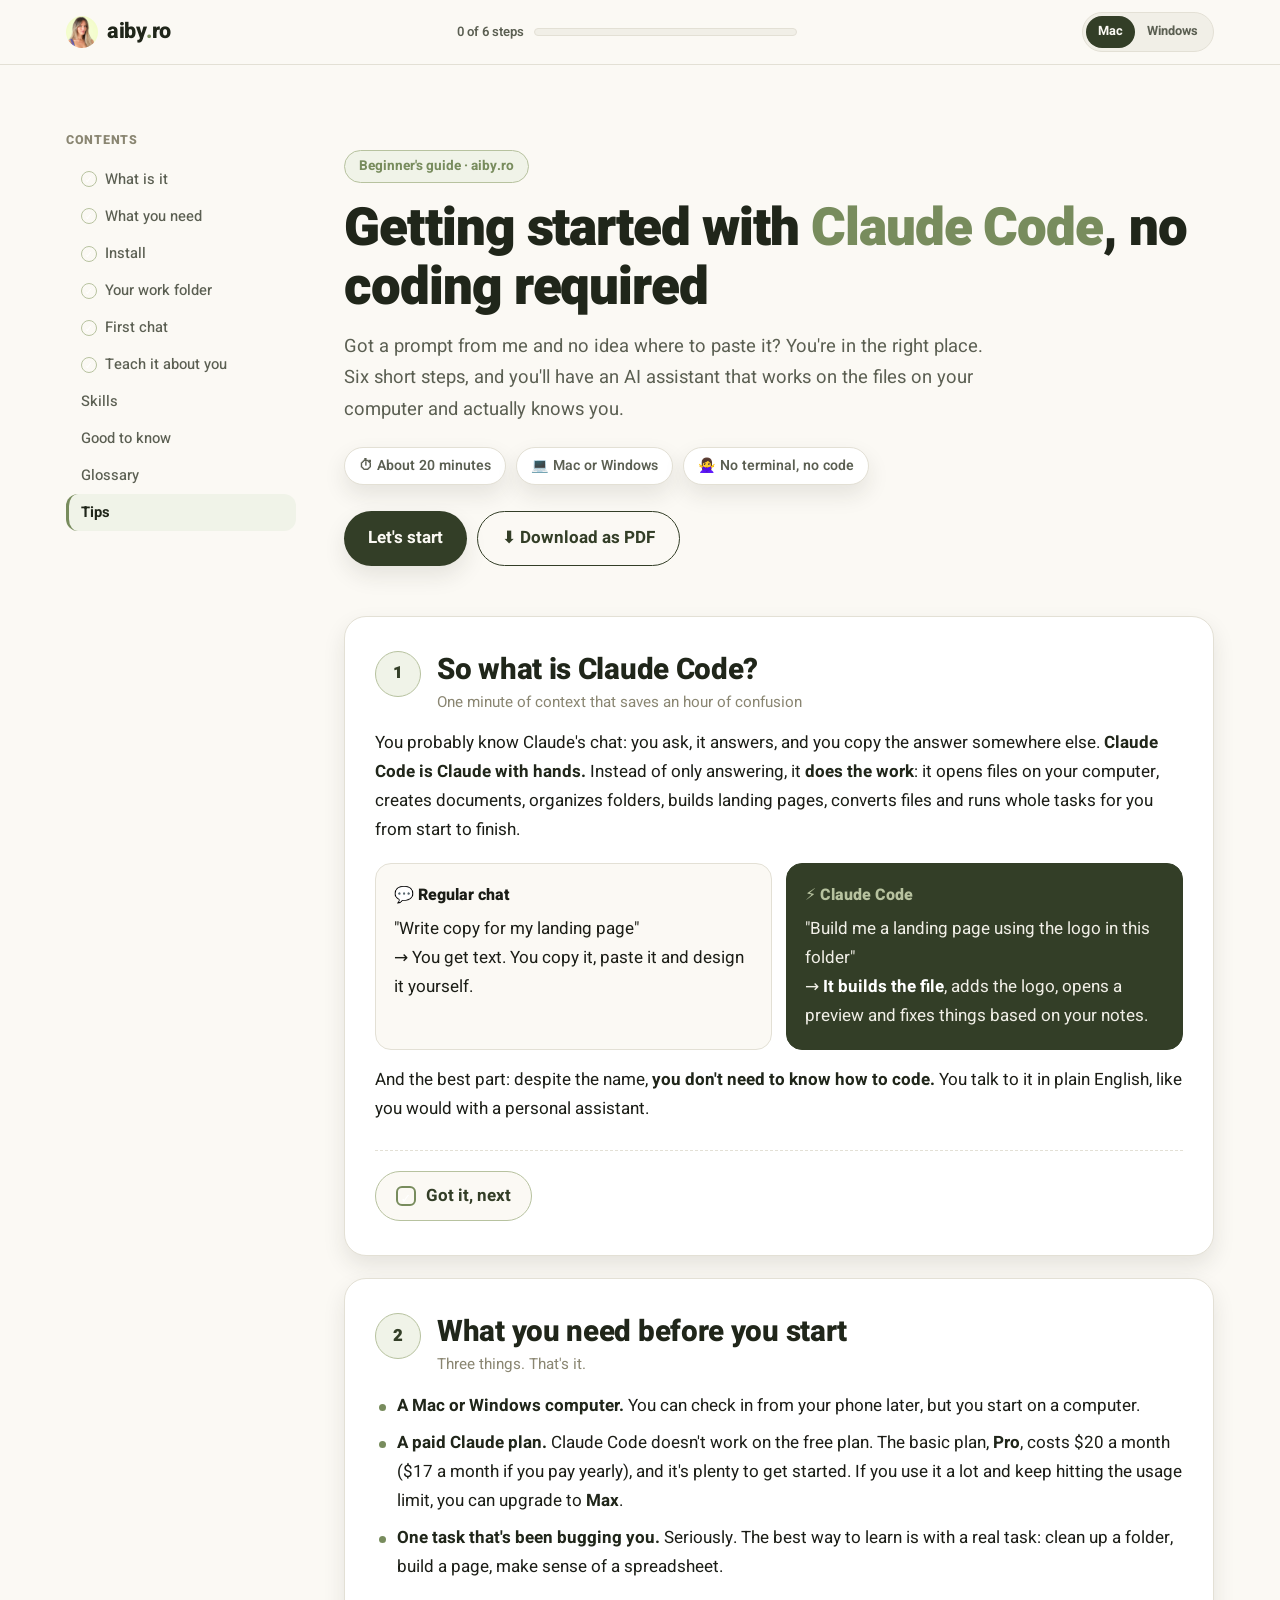
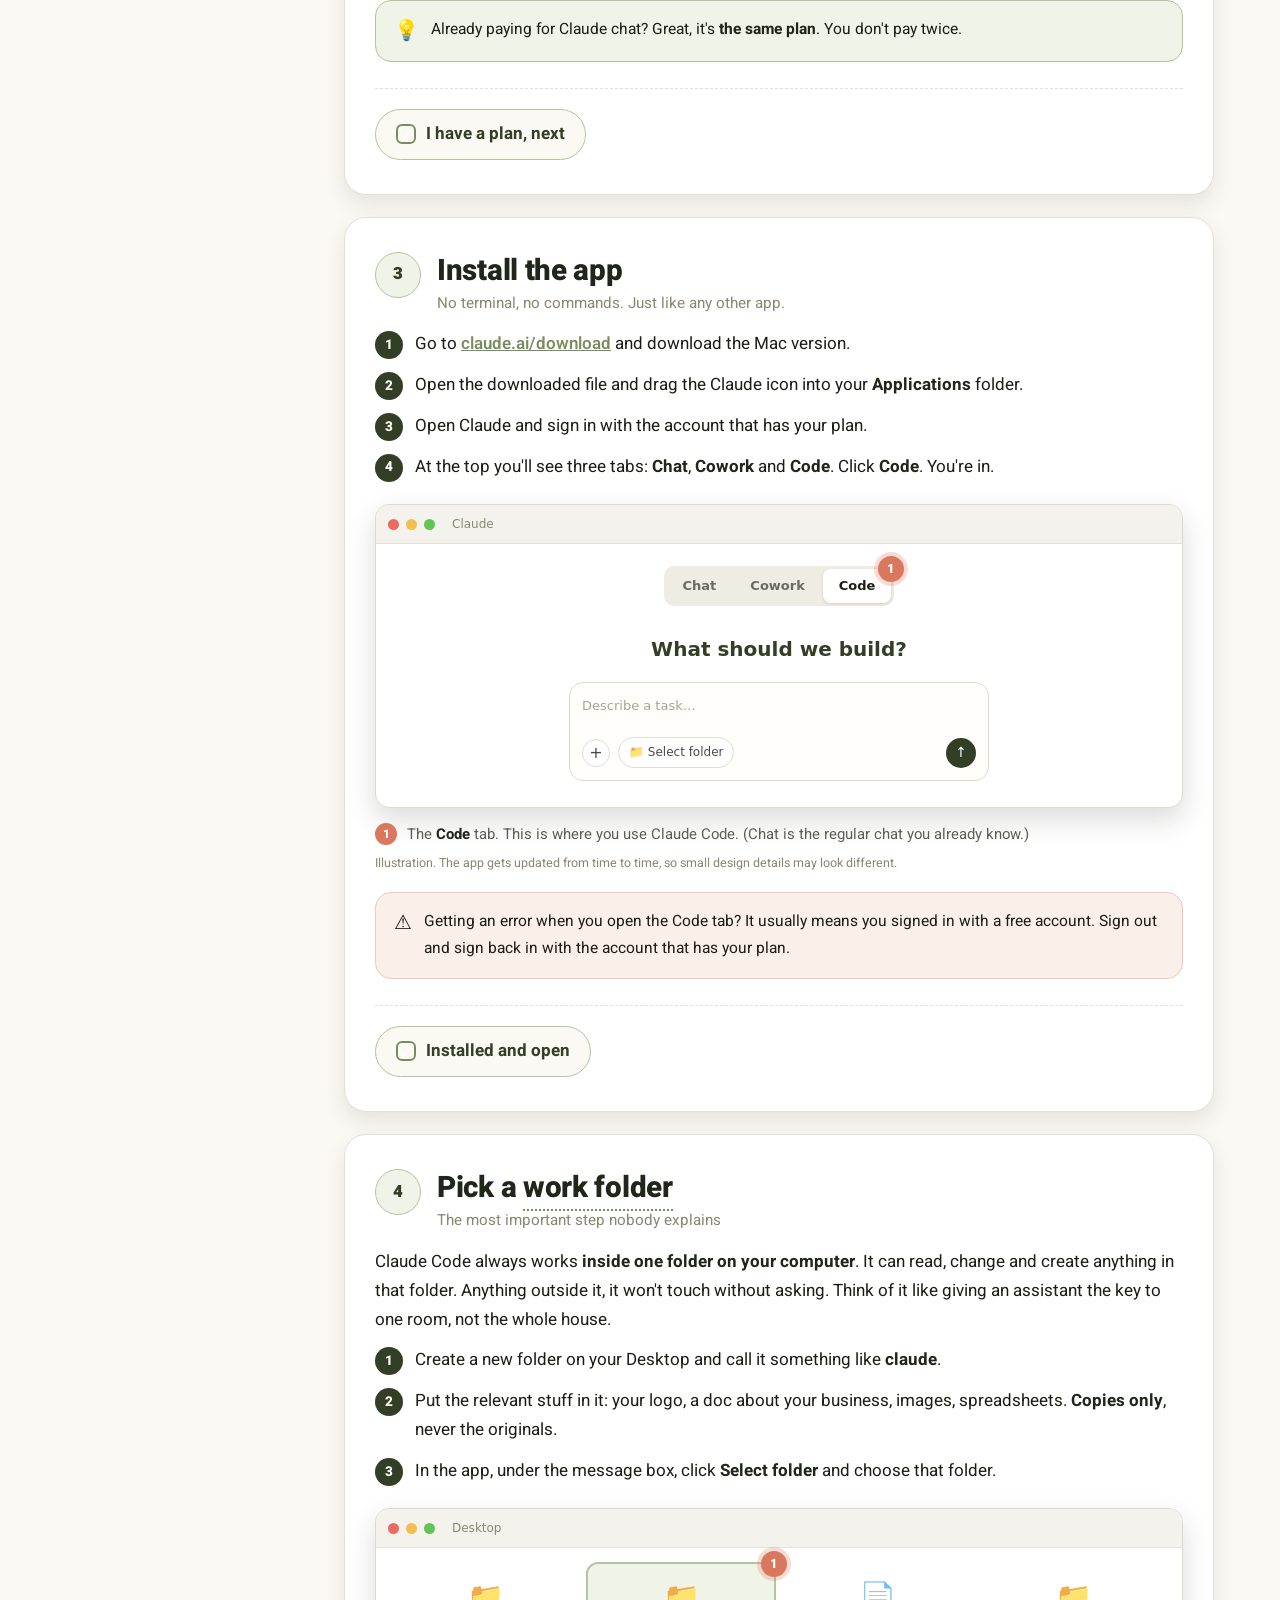
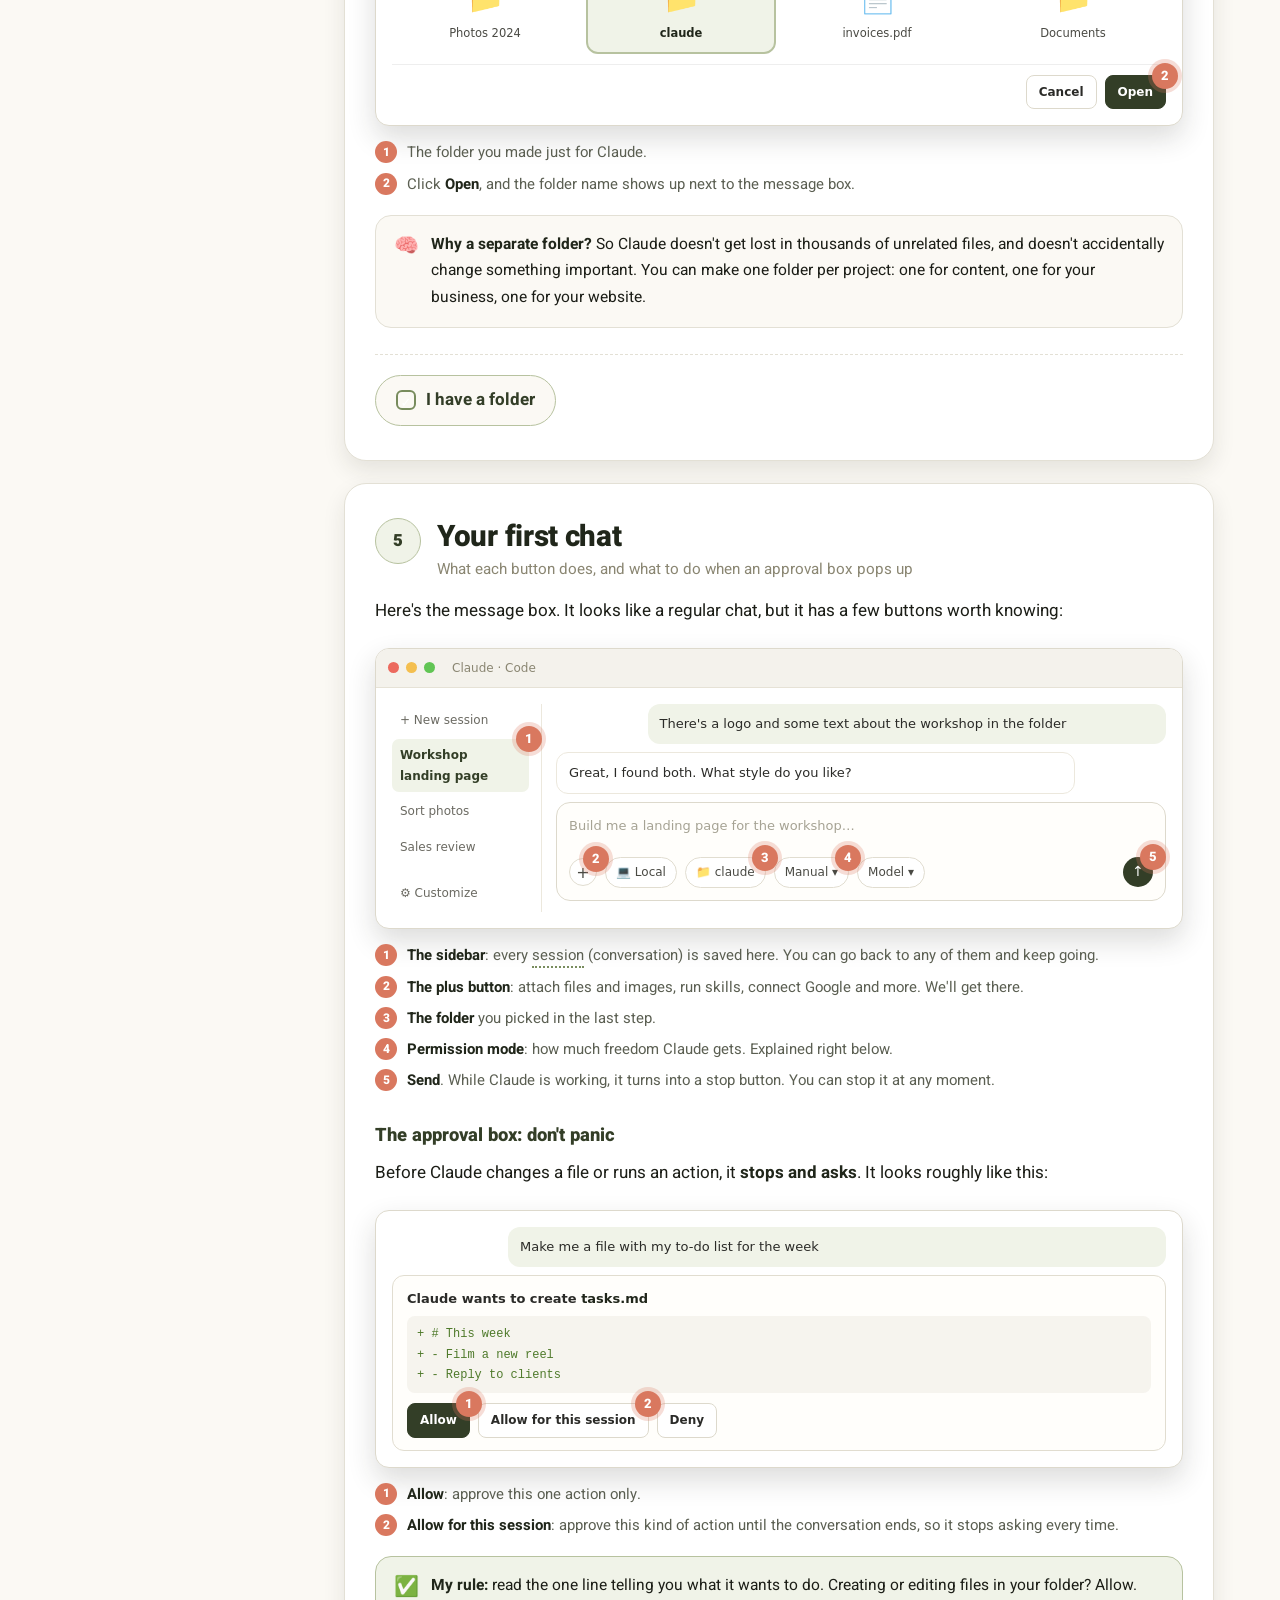
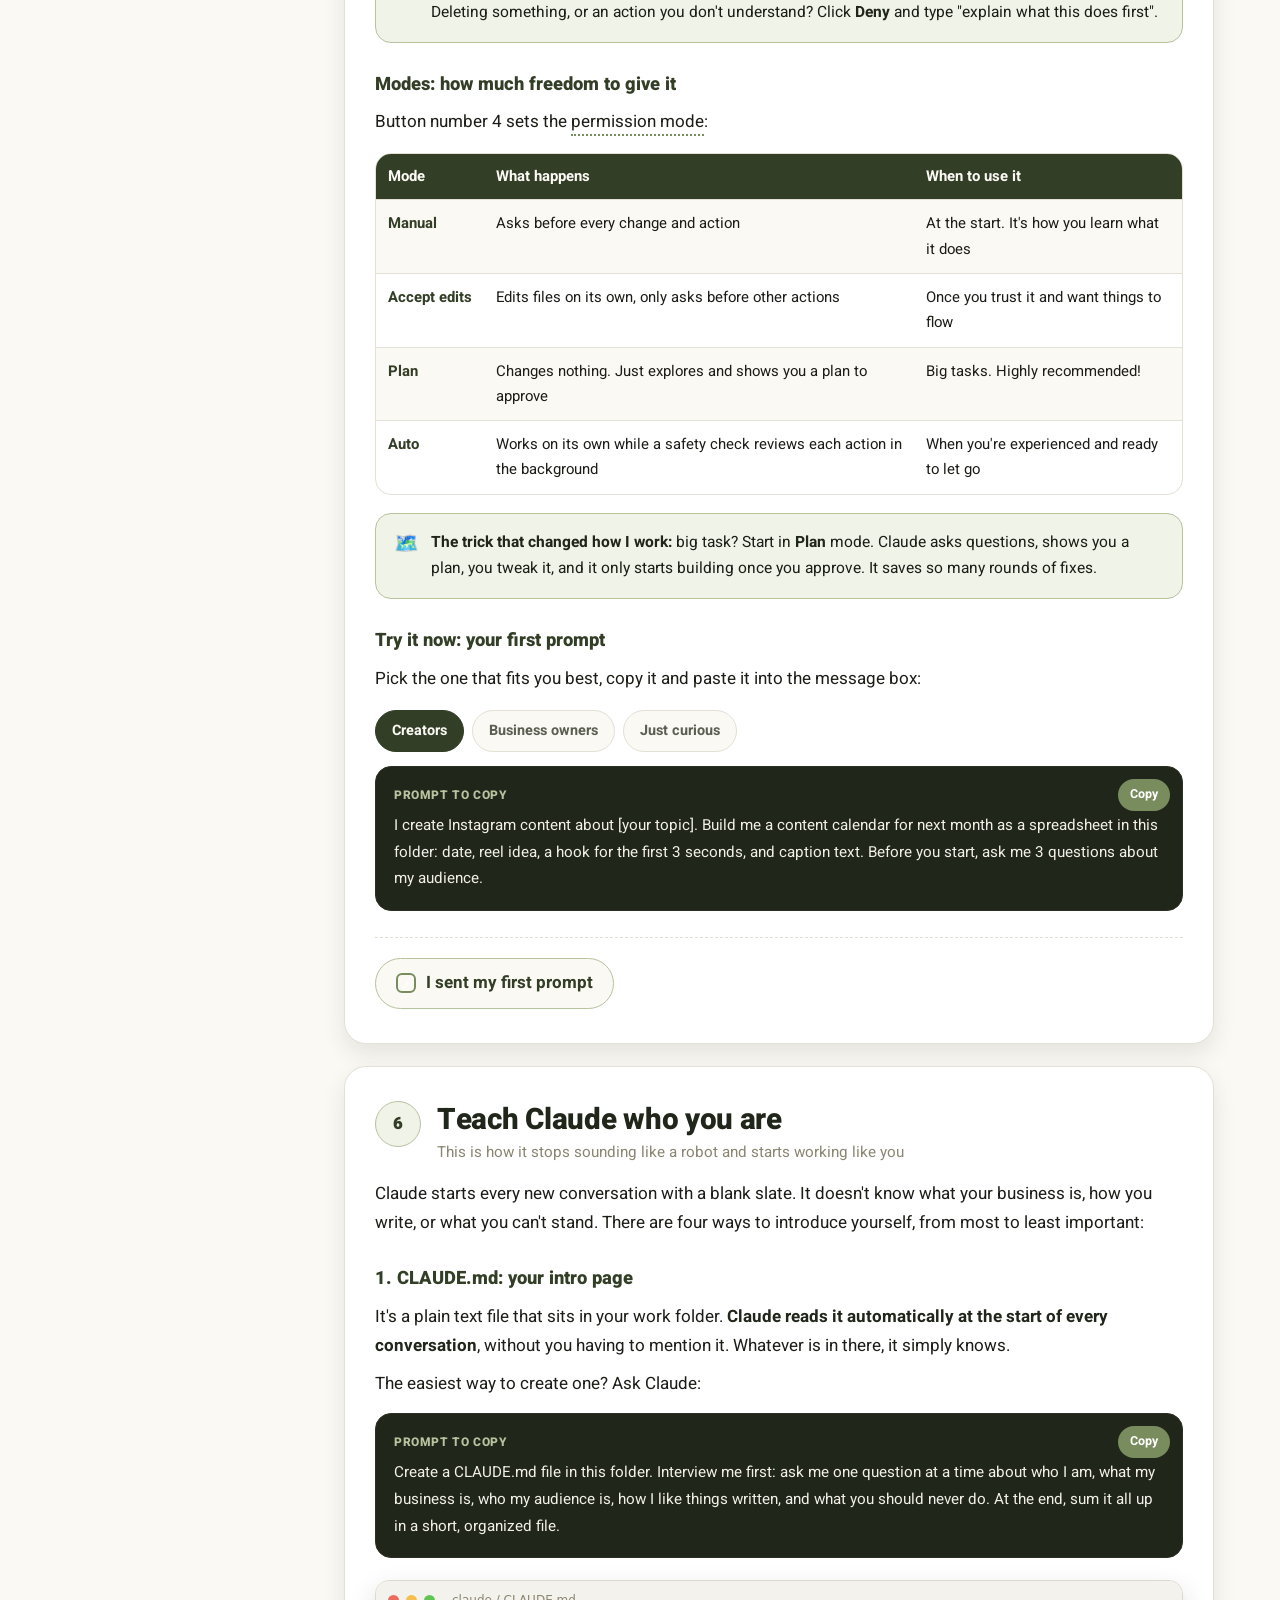
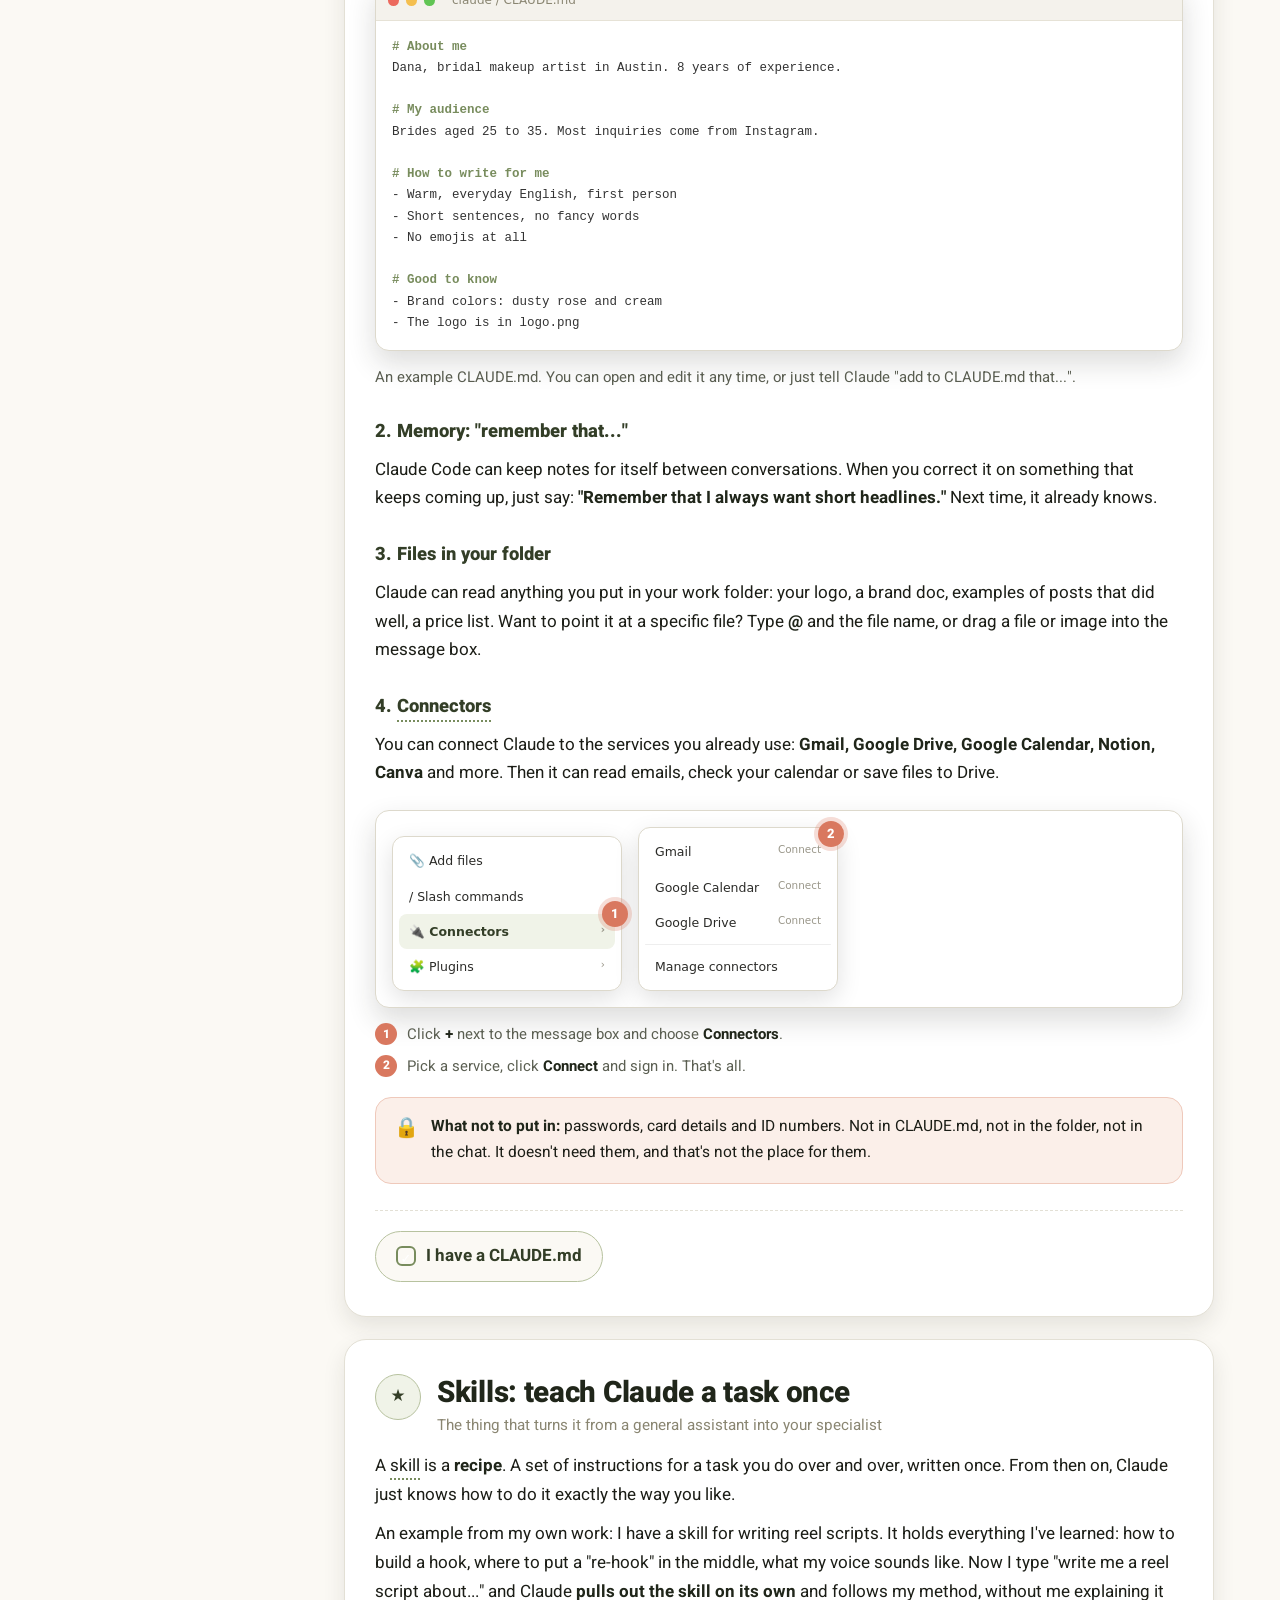
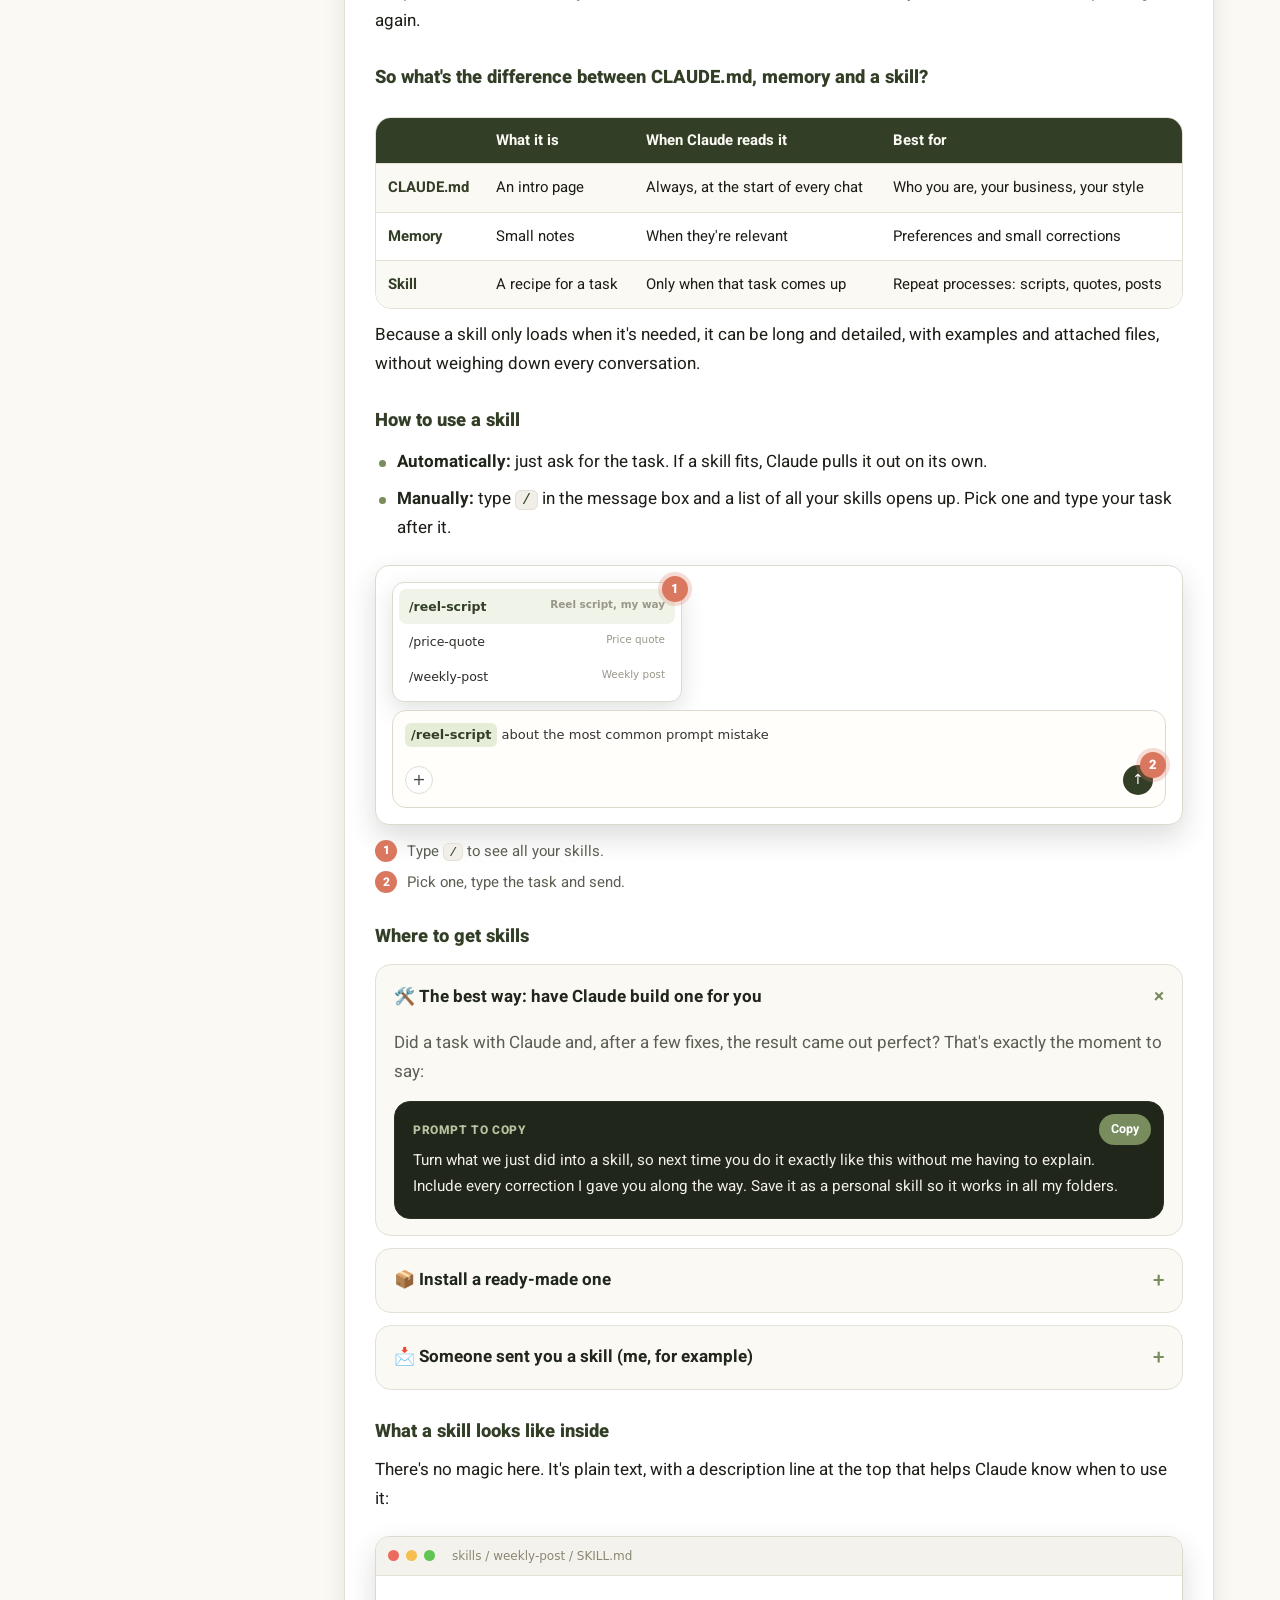
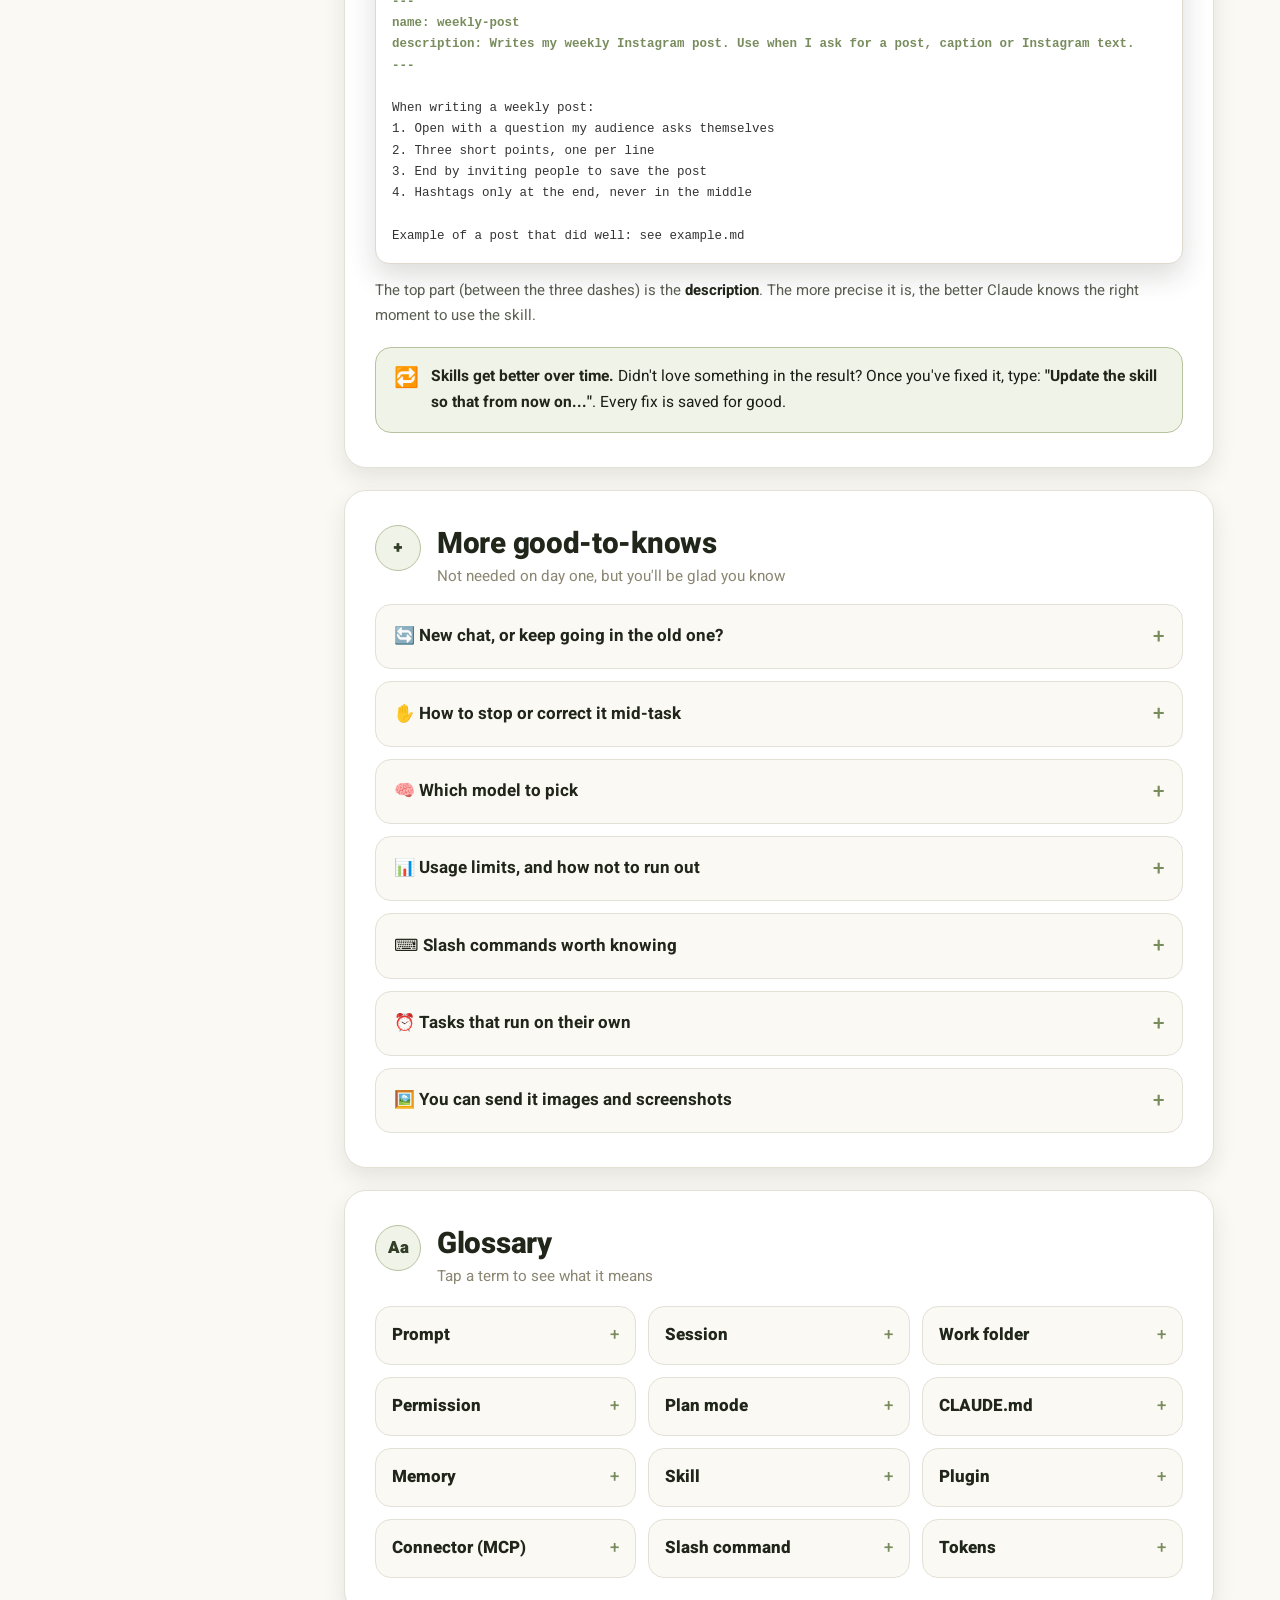
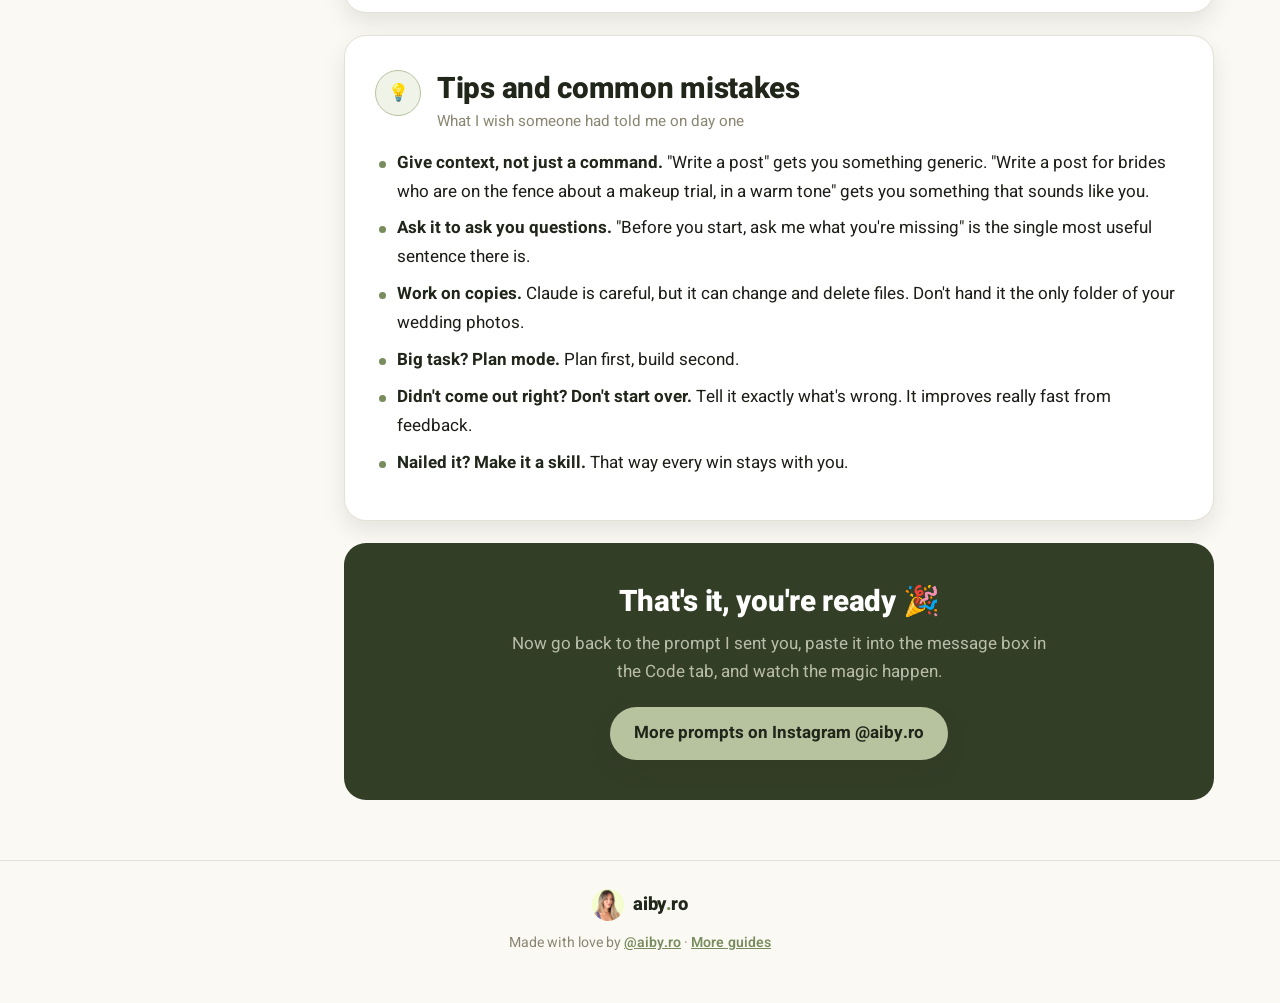
==== commit 7de6b70f: "Add profile photo next to the aiby.ro wordmark on all pages Co-Authored-By: Claude Opus 5.5 <noreply" ====
--- a/claude-code-start/index.html
+++ b/claude-code-start/index.html
@@ -39,6 +39,7 @@
 .wordmark{display:inline-flex;align-items:center;gap:9px;text-decoration:none;color:var(--forest-deep);font-weight:800;font-size:1.35rem;letter-spacing:-.02em;line-height:1}
 .wordmark .mk{width:32px;height:32px;border-radius:50%;background:var(--forest);color:var(--cream);display:grid;place-items:center;font-size:.95rem;font-weight:800;position:relative}
 .wordmark .mk::after{content:"";position:absolute;right:3px;bottom:4px;width:7px;height:7px;border-radius:50%;background:var(--olive-bright)}
+.wordmark .av{width:32px;height:32px;border-radius:50%;object-fit:cover;display:block}
 .wordmark .dot{color:var(--olive)}
 
 /* header */
@@ -221,7 +222,7 @@
 }
 @media (max-width:640px){
   body{font-size:16px}
-  .wordmark{font-size:1.15rem}.wordmark .mk{width:28px;height:28px}
+  .wordmark{font-size:1.15rem}.wordmark .mk,.wordmark .av{width:28px;height:28px}
   section.step{padding:26px 18px}
   .compare{grid-template-columns:1fr}
   .hero{padding-top:34px}
@@ -257,7 +258,7 @@
 
 <header>
   <div class="hwrap">
-    <a class="wordmark" href="../" aria-label="aiby.ro guides home"><span class="mk">ai</span><span>aiby<span class="dot">.</span>ro</span></a>
+    <a class="wordmark" href="../" aria-label="aiby.ro guides home"><img class="av" src="../assets/avatar.jpg" alt="" width="32" height="32"><span>aiby<span class="dot">.</span>ro</span></a>
     <div class="progress" aria-live="polite"><span id="progText">0 of 6 steps</span><div class="bar"><i id="progBar"></i></div></div>
     <div class="os-switch" role="group" aria-label="Operating system">
       <button type="button" data-os="mac" aria-pressed="true">Mac</button>
@@ -285,7 +286,7 @@
 <main id="top">
 
 <section class="hero">
-  <span class="wordmark print-logo"><span class="mk">ai</span><span>aiby<span class="dot">.</span>ro</span></span><br>
+  <span class="wordmark print-logo"><img class="av" src="../assets/avatar.jpg" alt="" width="32" height="32"><span>aiby<span class="dot">.</span>ro</span></span><br>
   <span class="eyebrow">Beginner's guide · aiby.ro</span>
   <h1>Getting started with <em>Claude Code</em>, no coding required</h1>
   <p class="lead">Got a prompt from me and no idea where to paste it? You're in the right place. Six short steps, and you'll have an AI assistant that works on the files on your computer and actually knows you.</p>
@@ -644,7 +645,7 @@
 </div>
 
 <footer>
-  <a class="wordmark" href="../"><span class="mk">ai</span><span>aiby<span class="dot">.</span>ro</span></a><br>
+  <a class="wordmark" href="../"><img class="av" src="../assets/avatar.jpg" alt="" width="32" height="32"><span>aiby<span class="dot">.</span>ro</span></a><br>
   Made with love by <a href="https://www.instagram.com/aiby.ro/" target="_blank" rel="noopener">@aiby.ro</a> · <a href="../">More guides</a>
 </footer>
 
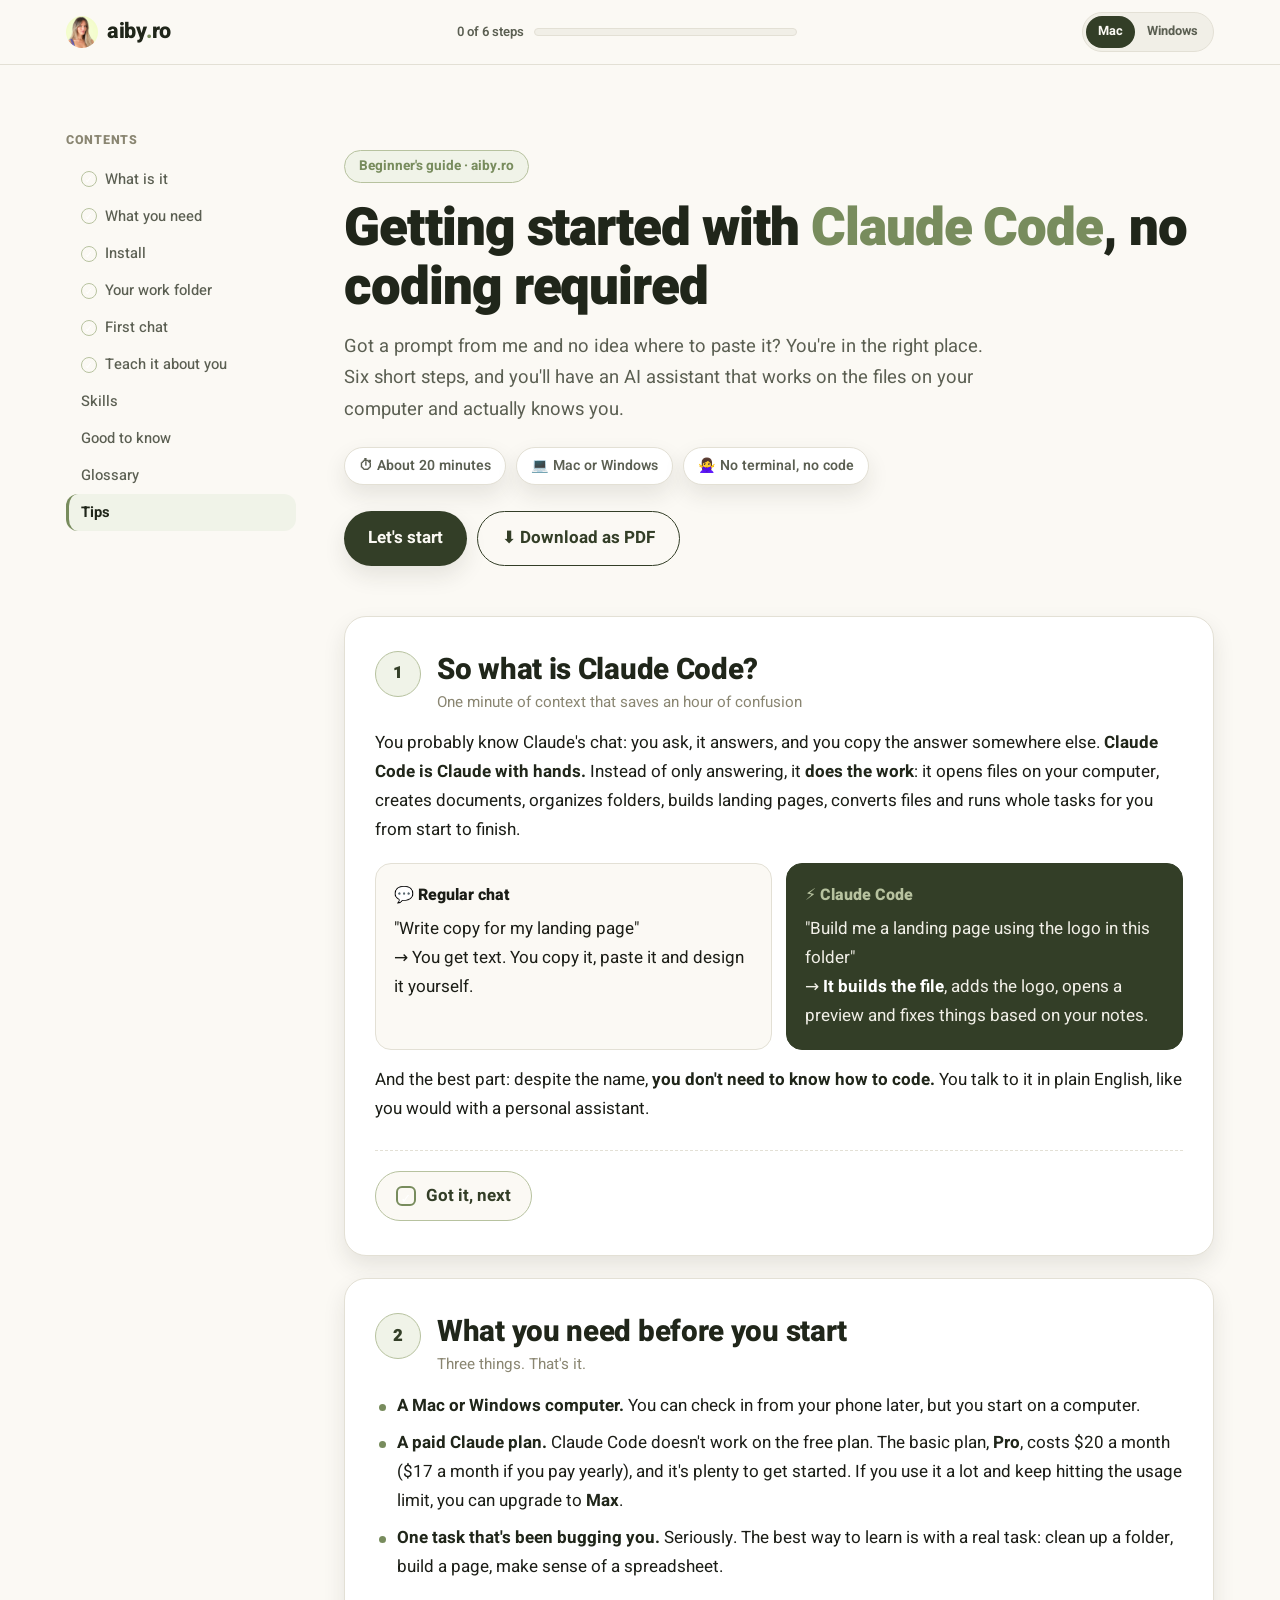
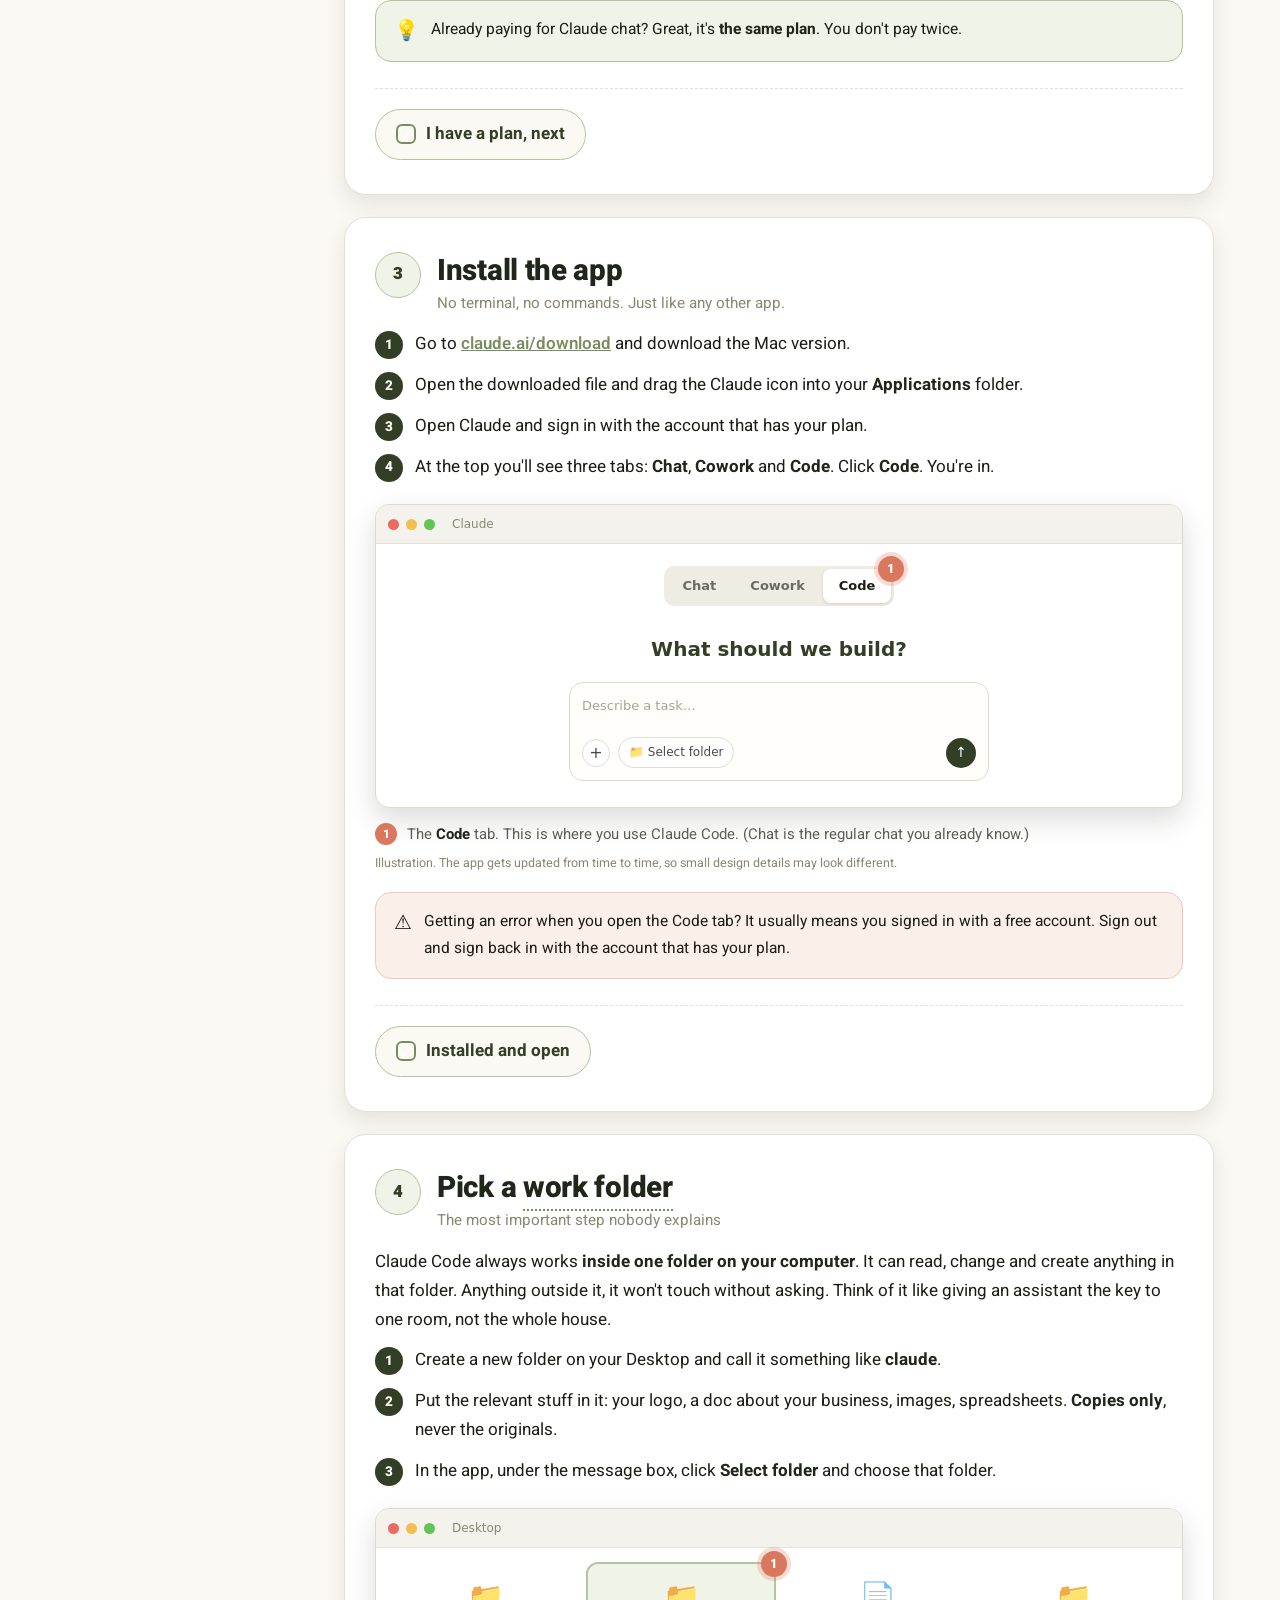
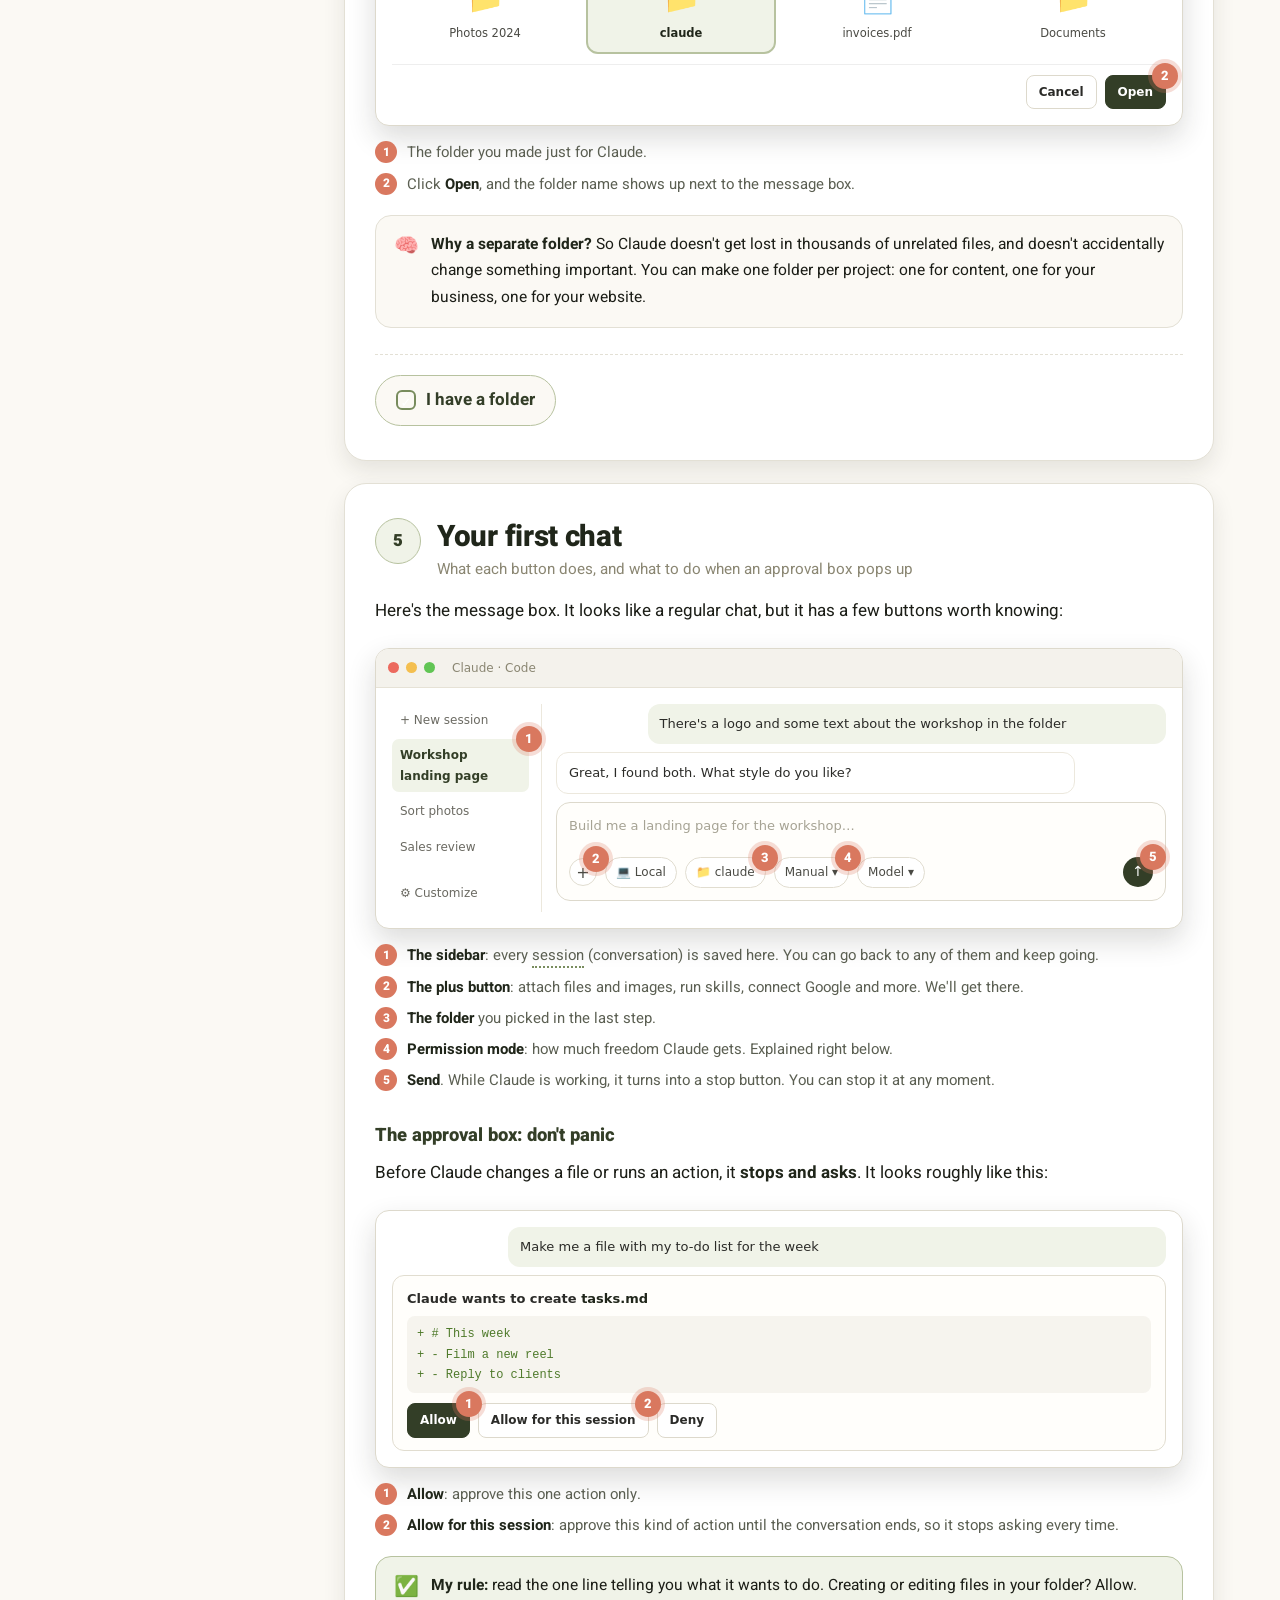
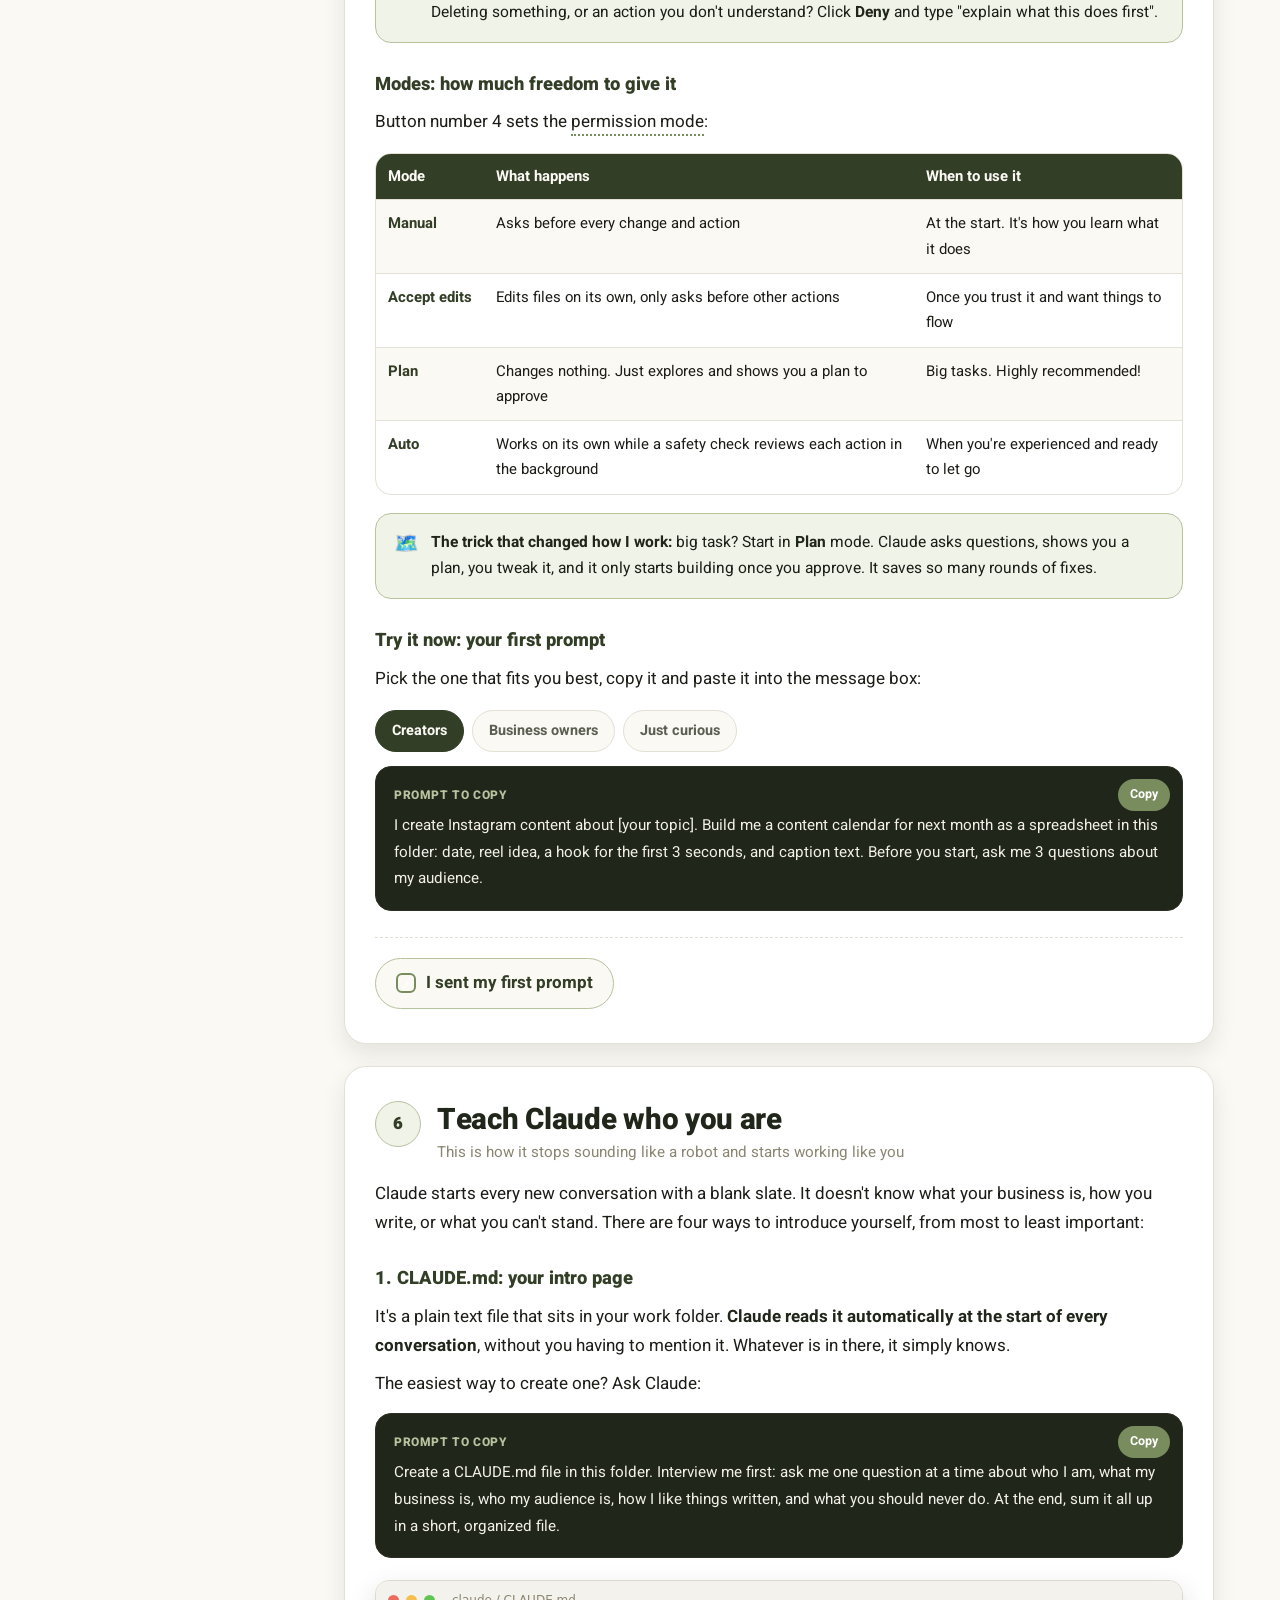
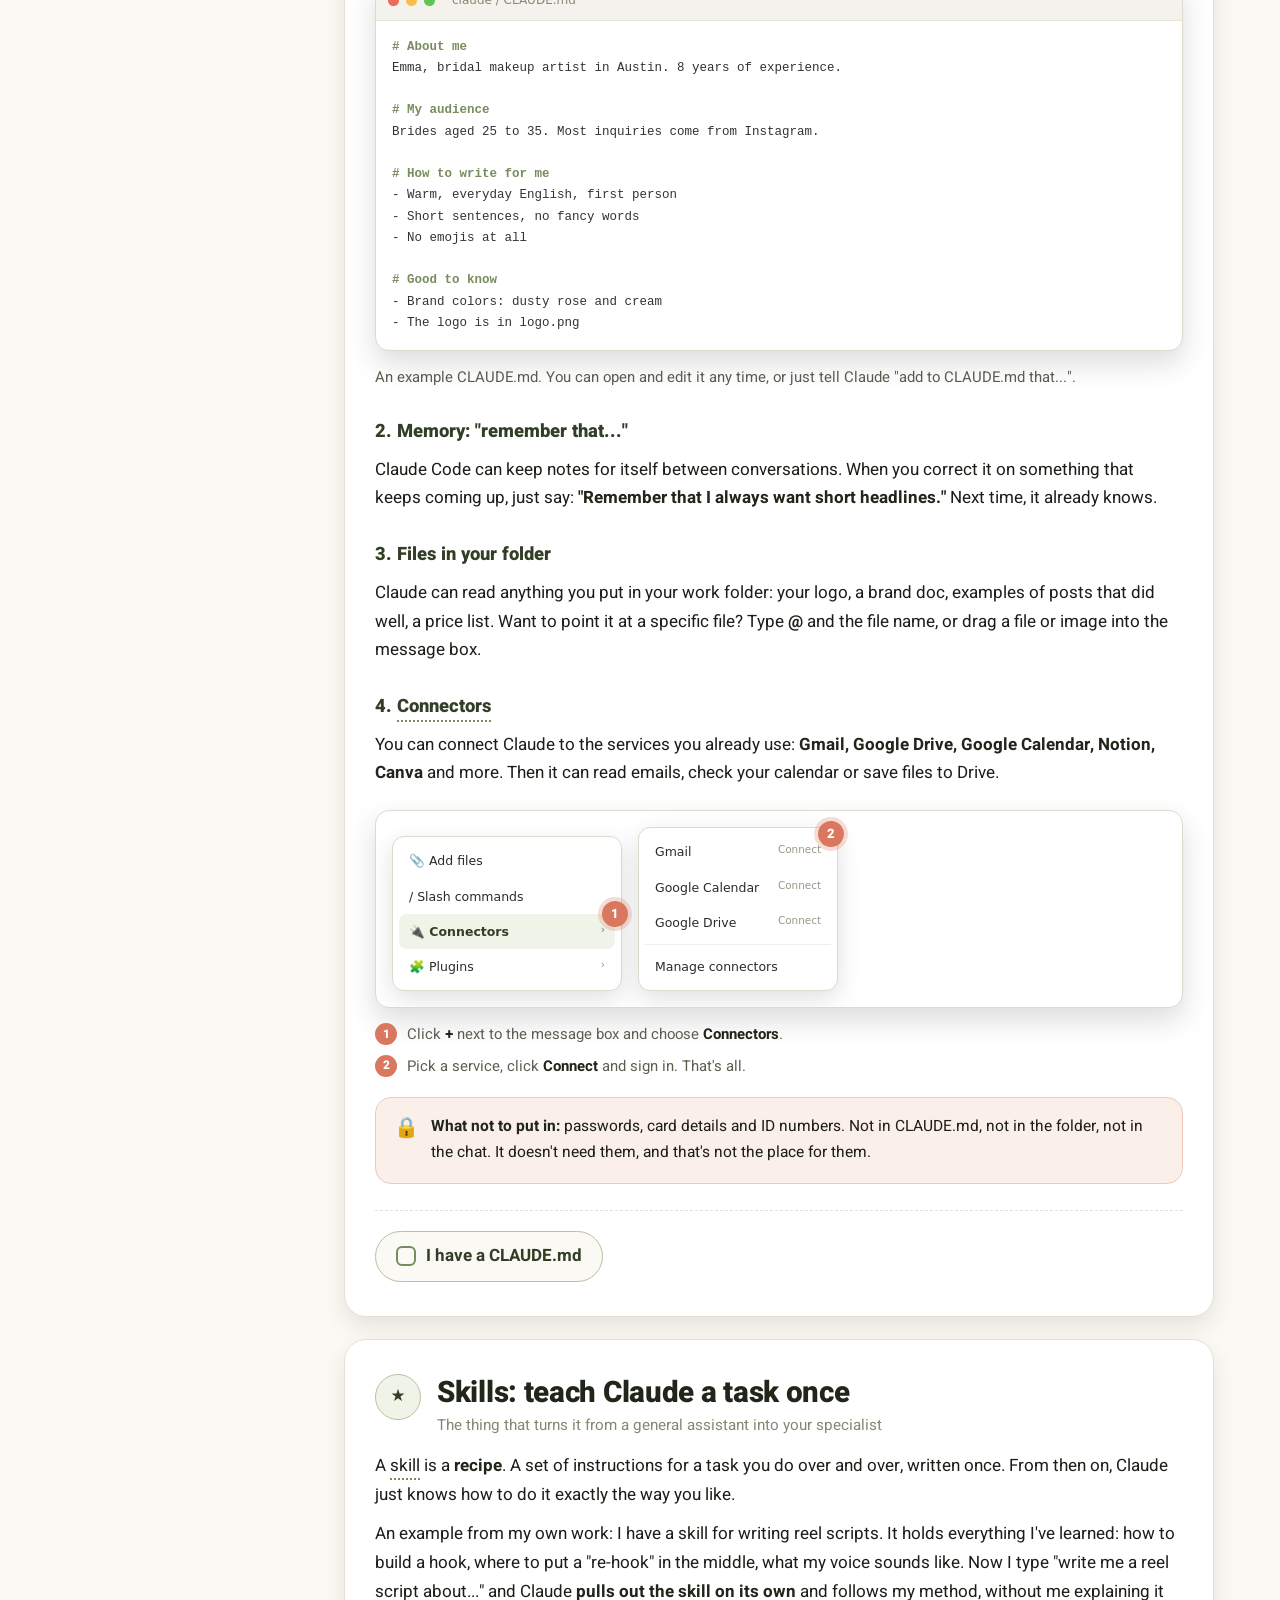
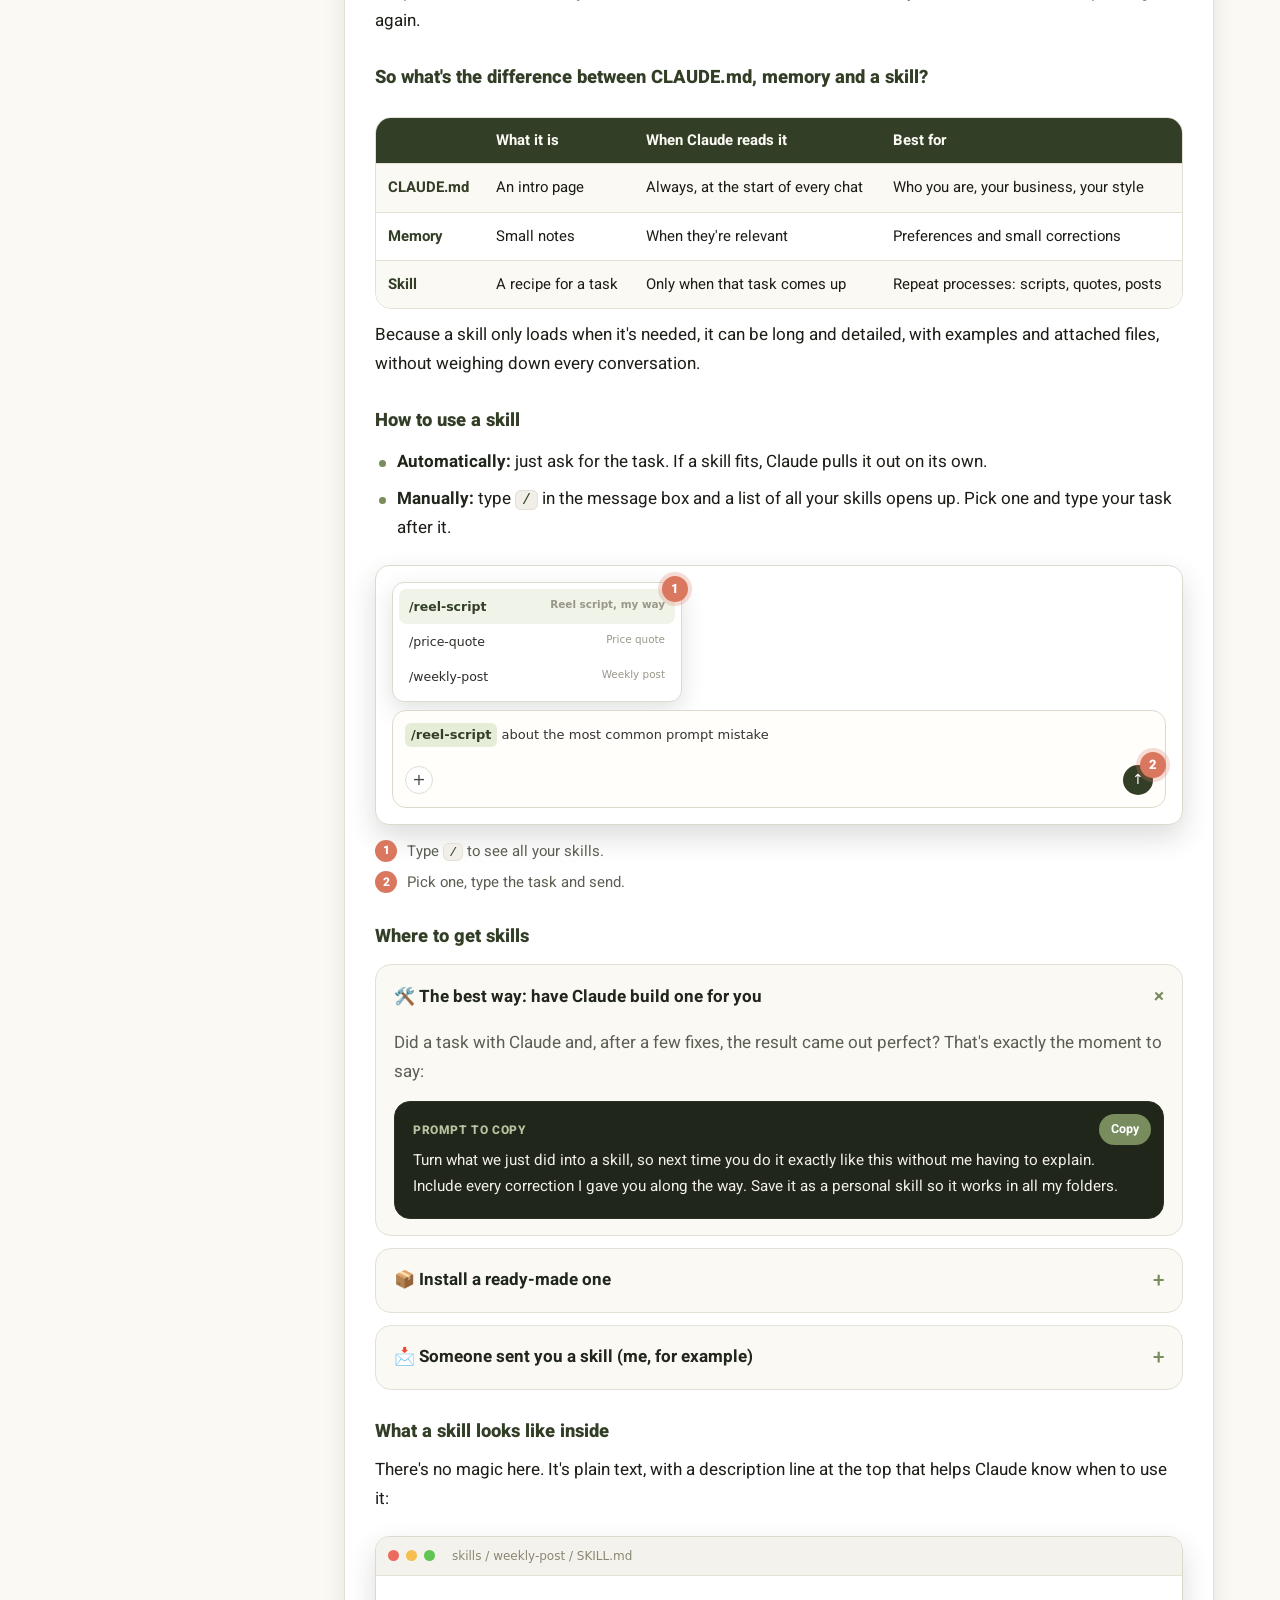
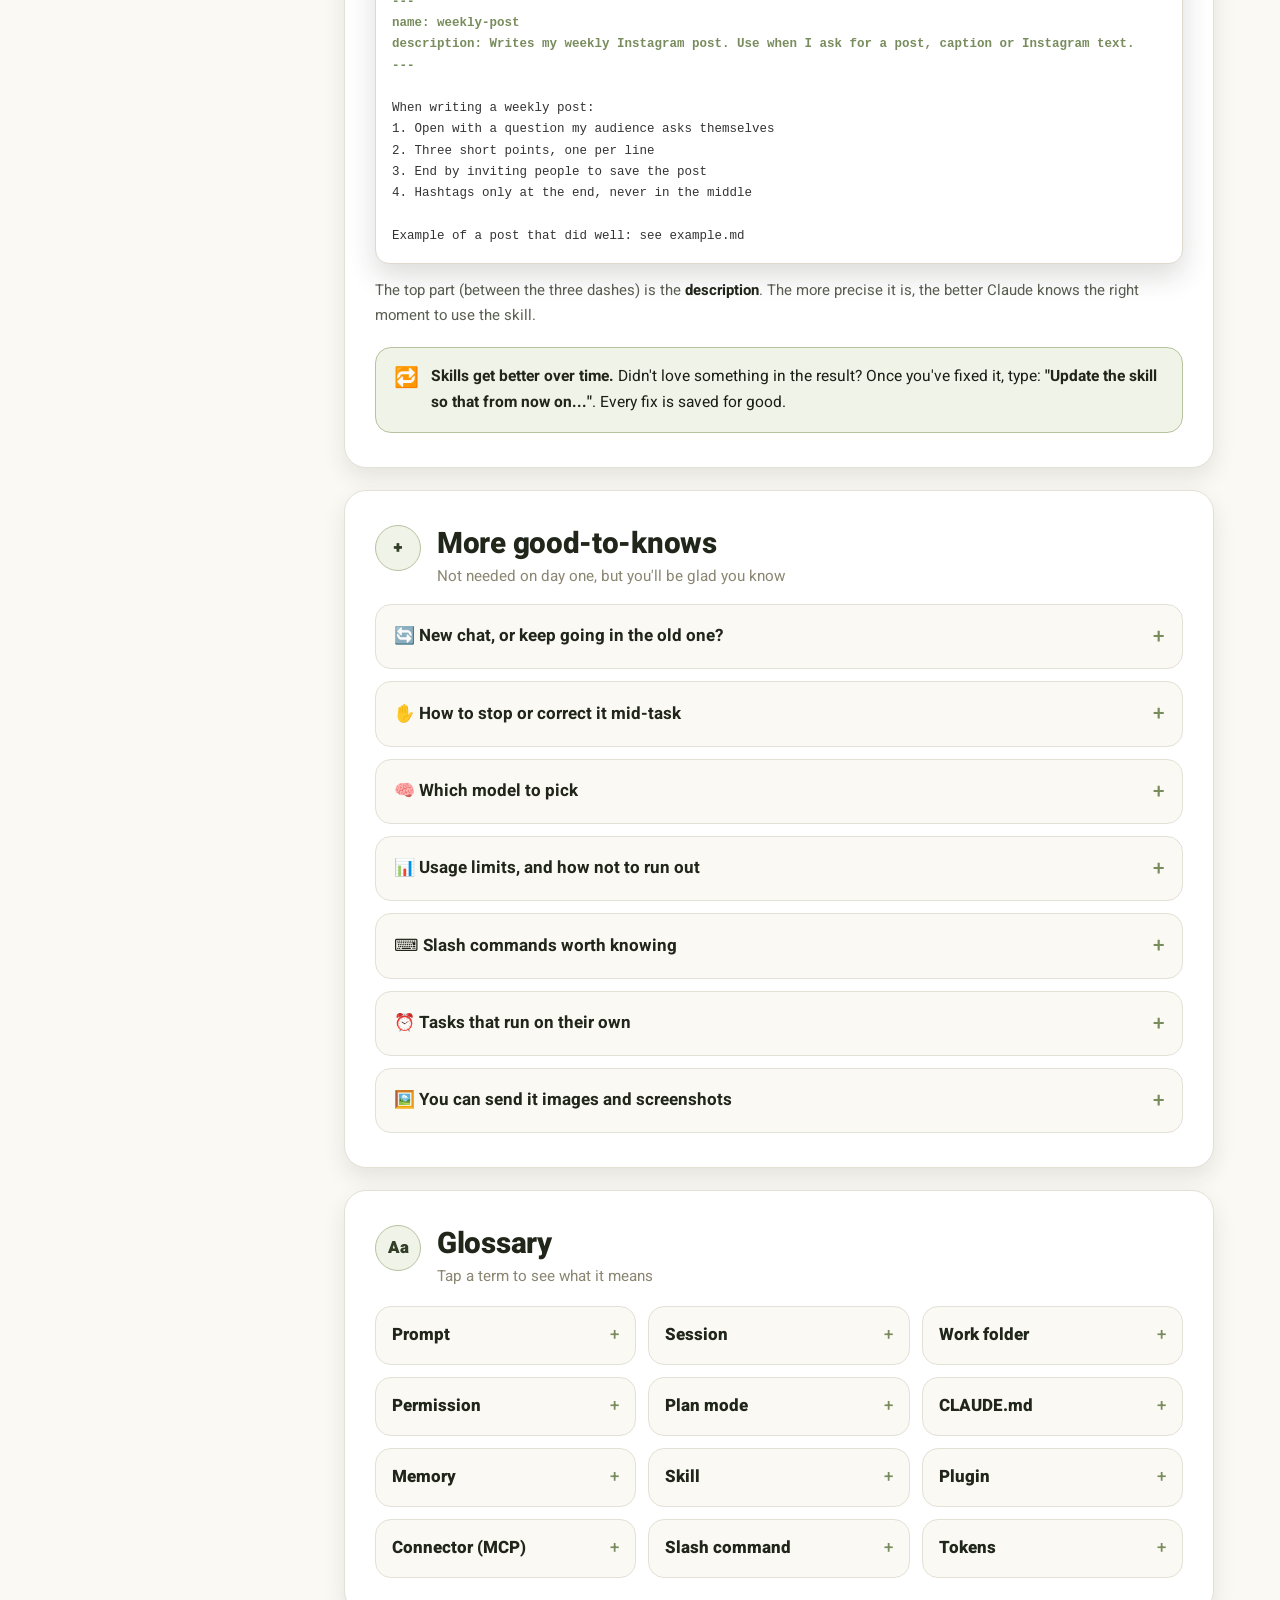
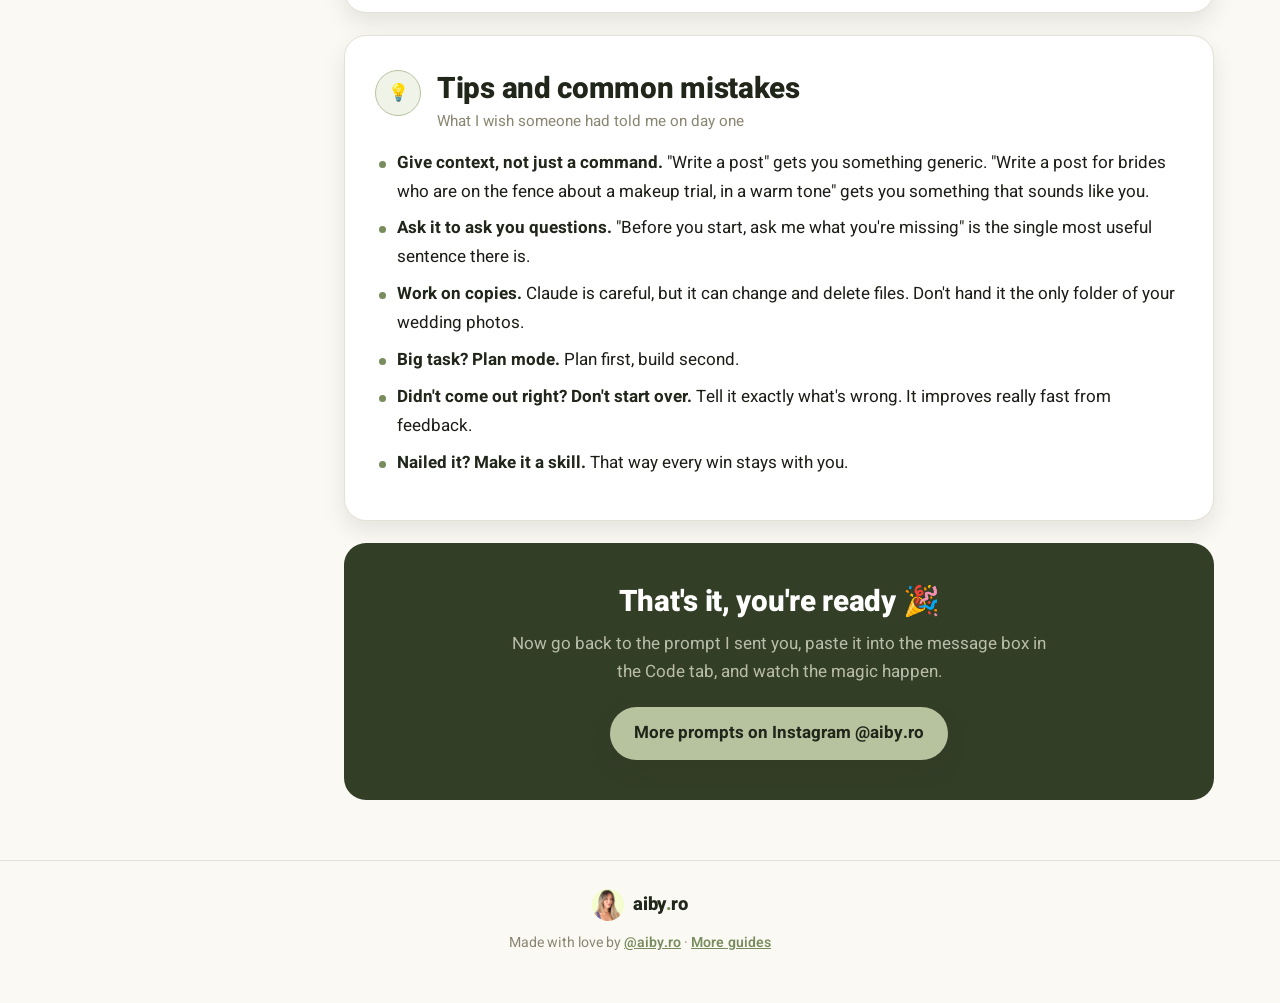
==== commit 6c9662e4: "Use international names in examples Co-Authored-By: Claude Opus 5.5 <noreply@anthropic.com>" ====
--- a/claude-code-start/index.html
+++ b/claude-code-start/index.html
@@ -470,7 +470,7 @@
     <div class="win">
       <div class="win-bar"><i></i><i></i><i></i><span>claude / CLAUDE.md</span></div>
       <div class="win-body"><div class="file"><span class="h"># About me</span>
-Dana, bridal makeup artist in Austin. 8 years of experience.
+Emma, bridal makeup artist in Austin. 8 years of experience.
 
 <span class="h"># My audience</span>
 Brides aged 25 to 35. Most inquiries come from Instagram.
